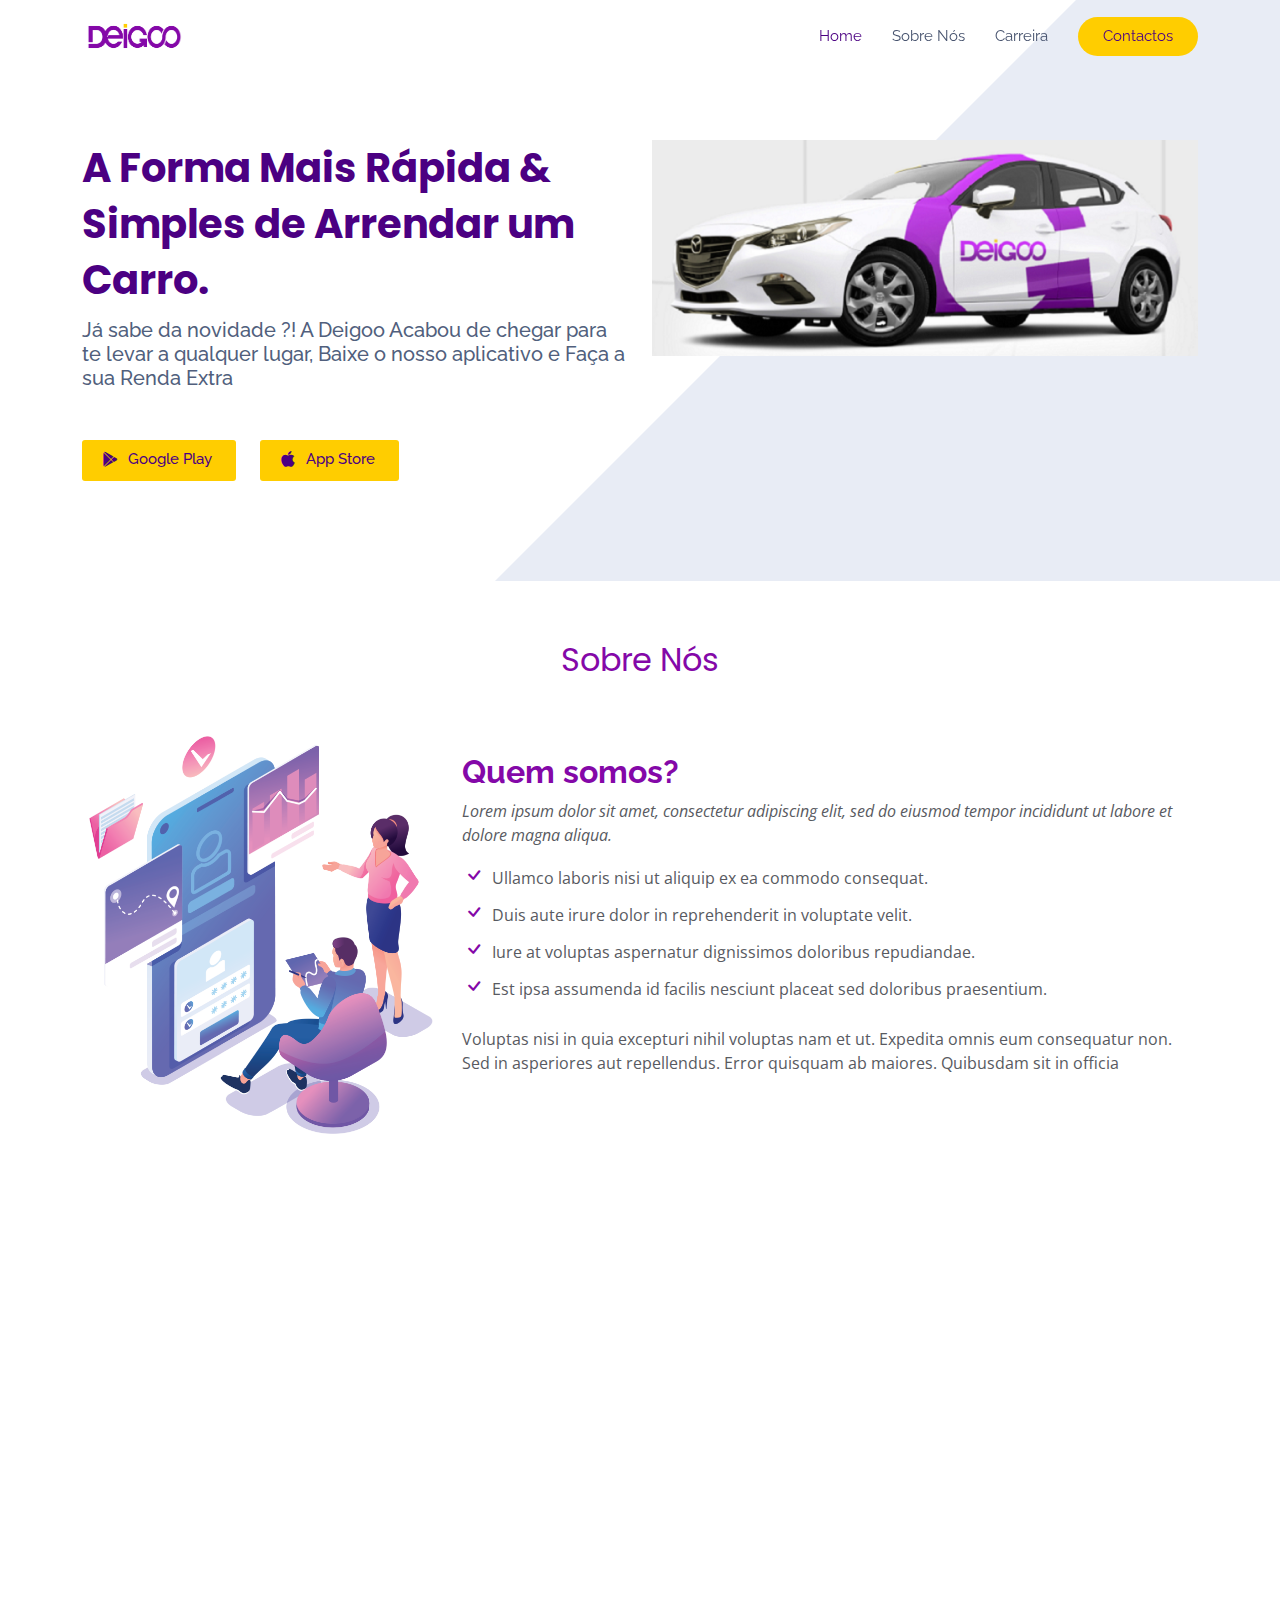
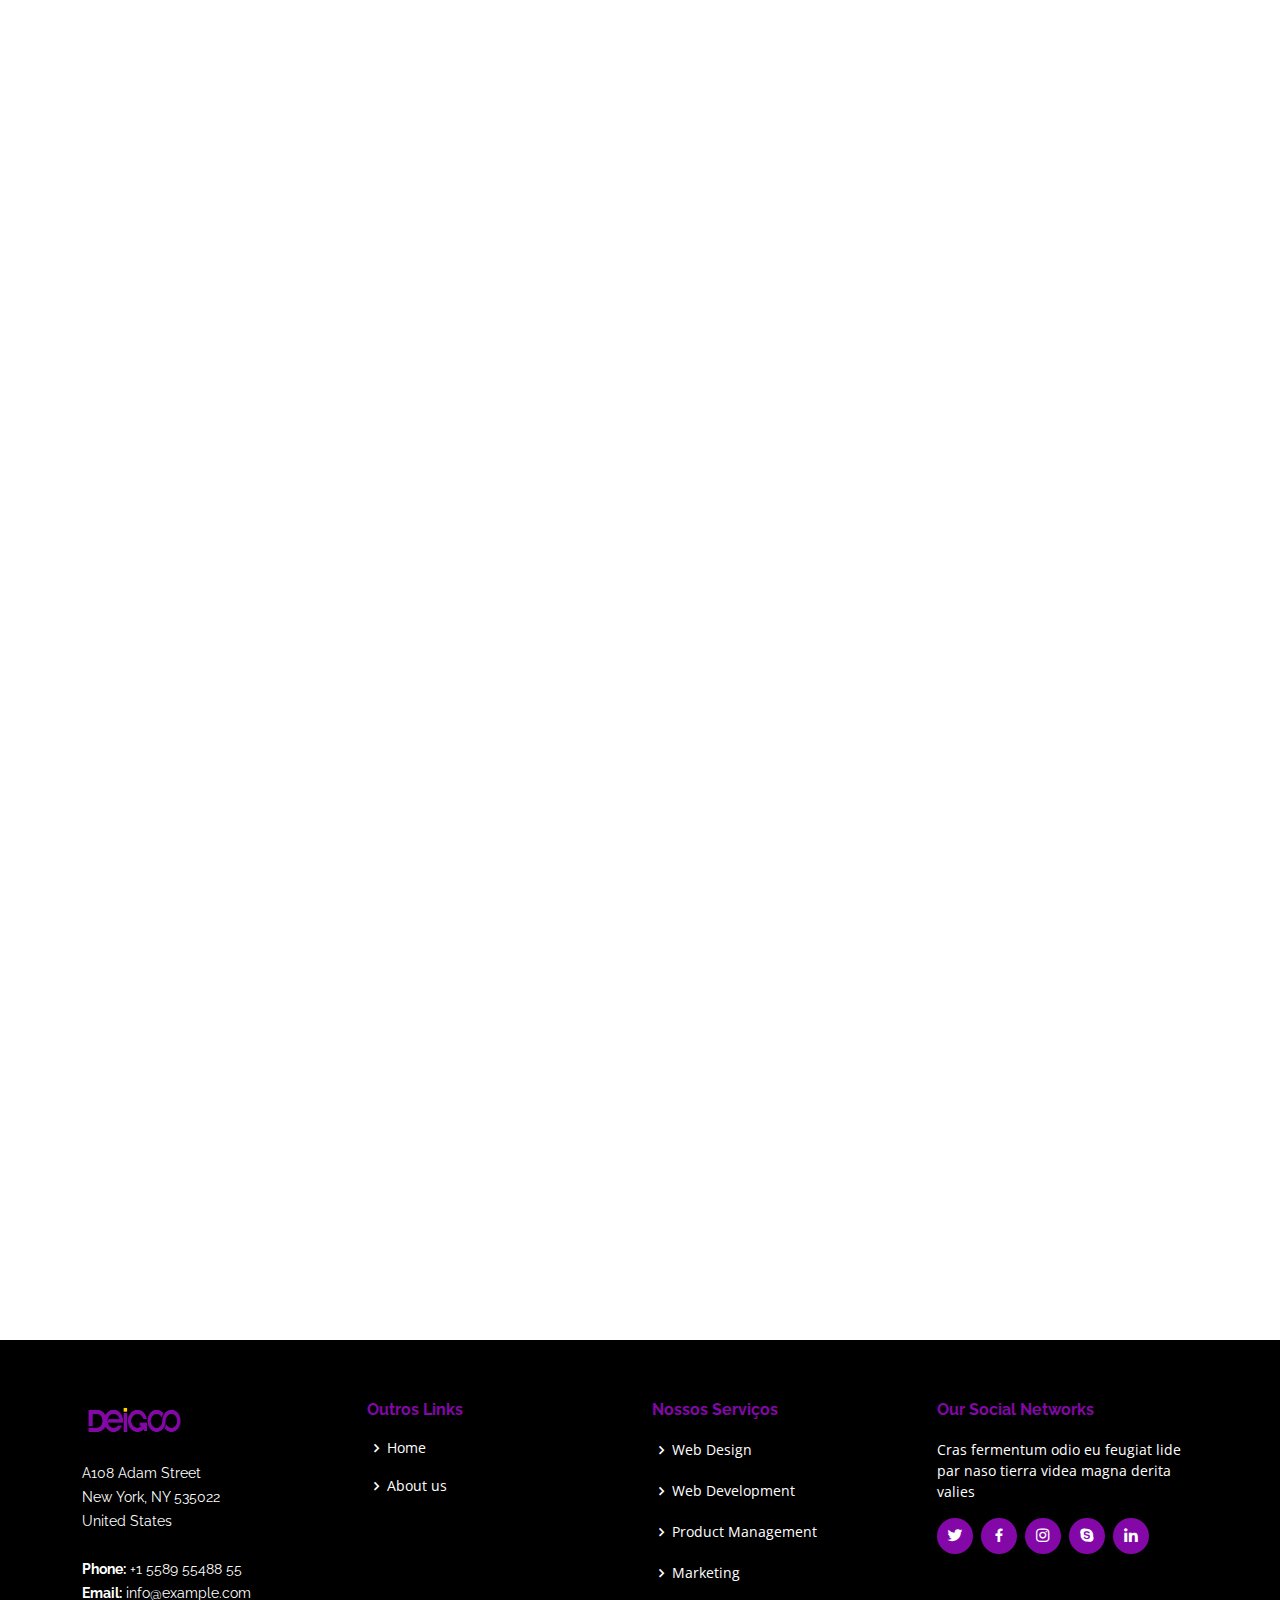
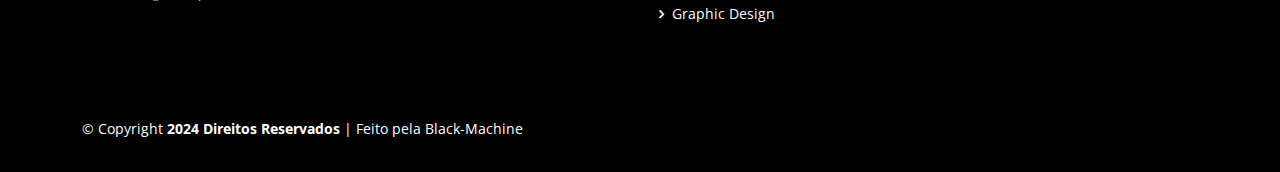
==== index.html @ 8d3d95ab "Adicionando os arquivos" ====
<!DOCTYPE html>
<html lang="pt-br">

<head>
  <meta charset="utf-8">
  <meta content="width=device-width, initial-scale=1.0" name="viewport">

  <title>DeiGoo</title>
  <meta content="" name="description">
  <meta content="" name="keywords">

  <!-- Favicons -->
  <link href="assets/img/APP-ICON.png" rel="icon">
  <link href="assets/img/apple-touch-icon.png" rel="apple-touch-icon">

  <!-- Google Fonts -->
  <link href="https://fonts.googleapis.com/css?family=Open+Sans:300,300i,400,400i,600,600i,700,700i|Raleway:300,300i,400,400i,500,500i,600,600i,700,700i|Poppins:300,300i,400,400i,500,500i,600,600i,700,700i" rel="stylesheet">

  <!-- Vendor CSS Files -->
  <link href="assets/vendor/aos/aos.css" rel="stylesheet">
  <link href="assets/vendor/bootstrap/css/bootstrap.min.css" rel="stylesheet">
  <link href="assets/vendor/bootstrap-icons/bootstrap-icons.css" rel="stylesheet">
  <link href="assets/vendor/boxicons/css/boxicons.min.css" rel="stylesheet">
  <link href="assets/vendor/glightbox/css/glightbox.min.css" rel="stylesheet">
  <link href="assets/vendor/swiper/swiper-bundle.min.css" rel="stylesheet">

  <!-- Template Main CSS File -->
  <link href="assets/css/style.css" rel="stylesheet">

</head>

<body>

  <!-- ======= Header ======= -->
  <header id="header" class="fixed-top  header-transparent ">
    <div class="container d-flex align-items-center justify-content-between">

      <div class="logo">
       
        <a href="index.html" class="img-fluid"> 
          <img src="assets/img/DEIGOO.png" alt="Logo" style="
                    width: 105px;
                    height: 40px;
                "></a>
        <!-- <a href="index.html"><img src="assets/img/logo.png" alt="" class="img-fluid"></a>-->
      </div>

      <nav id="navbar" class="navbar">
        <ul>
          <li><a class="nav-link scrollto active" href="#hero">Home</a></li>
          <li><a class="nav-link scrollto" href="#features">Sobre Nós</a></li>
          <li><a class="nav-link scrollto" href="../contact.html">Carreira</a></li>
          <li><a class="getstarted scrollto" href="../contact.html">Contactos</a></li>
        </ul>
        <i class="bi bi-list mobile-nav-toggle"></i>
      </nav><!-- .navbar -->

    </div>
  </header><!-- End Header -->

  <!-- ======= Hero Section ======= -->
  <section id="hero" class="d-flex align-items-center">

    <div class="container">
      <div class="row">
        <div class="col-lg-6 d-lg-flex flex-lg-column justify-content-center align-items-stretch pt-5 pt-lg-0 order-2 order-lg-1" data-aos="fade-up">
          <div>
            <h1>A Forma Mais Rápida & Simples de Arrendar um Carro.</h1>
            <h2>Já sabe da novidade ?! A Deigoo Acabou de chegar para te levar a qualquer lugar, Baixe o nosso aplicativo e Faça a sua Renda Extra</h2>
            <a href="#" class="download-btn"><i class="bx bxl-play-store"></i>Google Play</a>
            <a href="#" class="download-btn"><i class="bx bxl-apple"></i>App Store</a>
          </div>
        </div>
        <div class="col-lg-6 d-lg-flex flex-lg-column align-items-stretch order-1 order-lg-2 hero-img" data-aos="fade-up">
          <img src="assets/img/adicionados/deigoologo.png" class="img-fluid" alt="">
        </div>
      </div>
    </div>

  </section><!-- End Hero -->

  <main id="main">


    <!-- ======= Details Section ======= -->
    <section id="features" class="details">
      <div class="container">

        <div class="section-title">
          <h2>Sobre Nós</h2>
        </div>

        <div class="row content">
          <div class="col-md-4" data-aos="fade-right">
            <img src="assets/img/details-1.png" class="img-fluid" alt="">
          </div>
          <div class="col-md-8 pt-4" data-aos="fade-up">
            <h3>Quem somos?</h3>
            <p class="fst-italic">
              Lorem ipsum dolor sit amet, consectetur adipiscing elit, sed do eiusmod tempor incididunt ut labore et dolore
              magna aliqua.
            </p>
            <ul>
              <li><i class="bi bi-check"></i> Ullamco laboris nisi ut aliquip ex ea commodo consequat.</li>
              <li><i class="bi bi-check"></i> Duis aute irure dolor in reprehenderit in voluptate velit.</li>
              <li><i class="bi bi-check"></i> Iure at voluptas aspernatur dignissimos doloribus repudiandae.</li>
              <li><i class="bi bi-check"></i> Est ipsa assumenda id facilis nesciunt placeat sed doloribus praesentium.</li>
            </ul>
            <p>
              Voluptas nisi in quia excepturi nihil voluptas nam et ut. Expedita omnis eum consequatur non. Sed in asperiores aut repellendus. Error quisquam ab maiores. Quibusdam sit in officia
            </p>
          </div>
        </div>

        <div class="row content">
          <div class="col-md-4 order-1 order-md-2" data-aos="fade-left">
            <img src="assets/img/details-2.png" class="img-fluid" alt="">
          </div>
          <div class="col-md-8 pt-5 order-2 order-md-1" data-aos="fade-up">
            <h3>Missão</h3>
            <p class="fst-italic">
              Lorem ipsum dolor sit amet, consectetur adipiscing elit, sed do eiusmod tempor incididunt ut labore et dolore
              magna aliqua.
            </p>
            <p>
              Ullamco laboris nisi ut aliquip ex ea commodo consequat. Duis aute irure dolor in reprehenderit in voluptate
              velit esse cillum dolore eu fugiat nulla pariatur. Excepteur sint occaecat cupidatat non proident, sunt in
              culpa qui officia deserunt mollit anim id est laborum
            </p>
            <p>
              Inventore id enim dolor dicta qui et magni molestiae. Mollitia optio officia illum ut cupiditate eos autem. Soluta dolorum repellendus repellat amet autem rerum illum in. Quibusdam occaecati est nisi esse. Saepe aut dignissimos distinctio id enim.
            </p>
          </div>
        </div>

        <div class="row content">
          <div class="col-md-4" data-aos="fade-right">
            <img src="assets/img/details-3.png" class="img-fluid" alt="">
          </div>
          <div class="col-md-8 pt-5" data-aos="fade-up">
            <h3>Valores</h3>
            <p>Cupiditate placeat cupiditate placeat est ipsam culpa. Delectus quia minima quod. Sunt saepe odit aut quia voluptatem hic voluptas dolor doloremque.</p>
            <ul>
              <li><i class="bi bi-check"></i> Ullamco laboris nisi ut aliquip ex ea commodo consequat.</li>
              <li><i class="bi bi-check"></i> Duis aute irure dolor in reprehenderit in voluptate velit.</li>
              <li><i class="bi bi-check"></i> Facilis ut et voluptatem aperiam. Autem soluta ad fugiat.</li>
            </ul>
            <p>
              Qui consequatur temporibus. Enim et corporis sit sunt harum praesentium suscipit ut voluptatem. Et nihil magni debitis consequatur est.
            </p>
            <p>
              Suscipit enim et. Ut optio esse quidem quam reiciendis esse odit excepturi. Vel dolores rerum soluta explicabo vel fugiat eum non.
            </p>
          </div>
        </div>

        <div class="row content">
          <div class="col-md-4 order-1 order-md-2" data-aos="fade-left">
            <img src="assets/img/details-4.png" class="img-fluid" alt="">
          </div>
          <div class="col-md-8 pt-5 order-2 order-md-1" data-aos="fade-up">
            <h3>Serviços</h3>
            <p class="fst-italic">
              Já sabe como Ter uma Renda Extra na DeiGoo ?.
            </p>
            <p>
              Ullamco laboris nisi ut aliquip ex ea commodo consequat. Duis aute irure dolor in reprehenderit in voluptate
              velit esse cillum dolore eu fugiat nulla pariatur. Excepteur sint occaecat cupidatat non proident, sunt in
              culpa qui officia deserunt mollit anim id est laborum
            </p>
            <ul>
              <li><i class="bi bi-check"></i>Alugue seu Carro para Nós .</li>
              <li><i class="bi bi-check"></i>Ganhe Comições Mensais .</li>
              <li><i class="bi bi-check"></i>Controle sua Viatura pelo APP.</li>
            </ul>
          </div>
        </div>

      </div>
    </section><!-- End Details Section -->

    <!-- ======= Gallery Section 
    <section id="gallery" class="gallery">
      <div class="container" data-aos="fade-up">

        <div class="section-title">
          <h2>Gallery</h2>
          <p>Magnam dolores commodi suscipit. Necessitatibus eius consequatur ex aliquid fuga eum quidem. Sit sint consectetur velit. Quisquam quos quisquam cupiditate. Et nemo qui impedit suscipit alias ea. Quia fugiat sit in iste officiis commodi quidem hic quas.</p>
        </div>

      </div>

      <div class="container-fluid" data-aos="fade-up">
        <div class="gallery-slider swiper">
          <div class="swiper-wrapper">
            <div class="swiper-slide"><a href="assets/img/gallery/gallery-1.png" class="gallery-lightbox" data-gall="gallery-carousel"><img src="assets/img/gallery/gallery-1.png" class="img-fluid" alt=""></a></div>
            <div class="swiper-slide"><a href="assets/img/gallery/gallery-2.png" class="gallery-lightbox" data-gall="gallery-carousel"><img src="assets/img/gallery/gallery-2.png" class="img-fluid" alt=""></a></div>
            <div class="swiper-slide"><a href="assets/img/gallery/gallery-3.png" class="gallery-lightbox" data-gall="gallery-carousel"><img src="assets/img/gallery/gallery-3.png" class="img-fluid" alt=""></a></div>
            <div class="swiper-slide"><a href="assets/img/gallery/gallery-4.png" class="gallery-lightbox" data-gall="gallery-carousel"><img src="assets/img/gallery/gallery-4.png" class="img-fluid" alt=""></a></div>
            <div class="swiper-slide"><a href="assets/img/gallery/gallery-5.png" class="gallery-lightbox" data-gall="gallery-carousel"><img src="assets/img/gallery/gallery-5.png" class="img-fluid" alt=""></a></div>
            <div class="swiper-slide"><a href="assets/img/gallery/gallery-6.png" class="gallery-lightbox" data-gall="gallery-carousel"><img src="assets/img/gallery/gallery-6.png" class="img-fluid" alt=""></a></div>
            <div class="swiper-slide"><a href="assets/img/gallery/gallery-7.png" class="gallery-lightbox" data-gall="gallery-carousel"><img src="assets/img/gallery/gallery-7.png" class="img-fluid" alt=""></a></div>
            <div class="swiper-slide"><a href="assets/img/gallery/gallery-8.png" class="gallery-lightbox" data-gall="gallery-carousel"><img src="assets/img/gallery/gallery-8.png" class="img-fluid" alt=""></a></div>
            <div class="swiper-slide"><a href="assets/img/gallery/gallery-9.png" class="gallery-lightbox" data-gall="gallery-carousel"><img src="assets/img/gallery/gallery-9.png" class="img-fluid" alt=""></a></div>
            <div class="swiper-slide"><a href="assets/img/gallery/gallery-10.png" class="gallery-lightbox" data-gall="gallery-carousel"><img src="assets/img/gallery/gallery-10.png" class="img-fluid" alt=""></a></div>
            <div class="swiper-slide"><a href="assets/img/gallery/gallery-11.png" class="gallery-lightbox" data-gall="gallery-carousel"><img src="assets/img/gallery/gallery-11.png" class="img-fluid" alt=""></a></div>
            <div class="swiper-slide"><a href="assets/img/gallery/gallery-12.png" class="gallery-lightbox" data-gall="gallery-carousel"><img src="assets/img/gallery/gallery-12.png" class="img-fluid" alt=""></a></div>
          </div>
          <div class="swiper-pagination"></div>
        </div>

      </div>
    </section> End Gallery Section -->


  </main><!-- End #main -->

  <!-- ======= Footer ======= -->
  <footer id="footer">

    
    <div class="footer-top">
      <div class="container">
        <div class="row">

          <div class="col-lg-3 col-md-6 footer-contact">
            <a href="index.html" class="navbar-brand"> 
              <img src="assets/img/DEIGOO.png" alt="Logo" style="
                        width: 105px;
                        height: 40px;
                    "></a><br><br>
            <p>
              A108 Adam Street <br>
              New York, NY 535022<br>
              United States <br><br>
              <strong>Phone:</strong> +1 5589 55488 55<br>
              <strong>Email:</strong> info@example.com<br>
            </p>
          </div>

          <div class="col-lg-3 col-md-6 footer-links">
            <h4>Outros Links</h4>
            <ul>
              <li><i class="bx bx-chevron-right"></i> <a href="#">Home</a></li>
              <li><i class="bx bx-chevron-right"></i> <a href="#">About us</a></li>
              
            </ul>
          </div>

          <div class="col-lg-3 col-md-6 footer-links">
            <h4>Nossos Serviços</h4>
            <ul>
              <li><i class="bx bx-chevron-right"></i> Web Design</li>
              <li><i class="bx bx-chevron-right"></i> Web Development</li>
              <li><i class="bx bx-chevron-right"></i> Product Management</li>
              <li><i class="bx bx-chevron-right"></i> Marketing</li>
              <li><i class="bx bx-chevron-right"></i> Graphic Design</li>
            </ul>
          </div>

          <div class="col-lg-3 col-md-6 footer-links">
            <h4>Our Social Networks</h4>
            <p>Cras fermentum odio eu feugiat lide par naso tierra videa magna derita valies</p>
            <div class="social-links mt-3">
              <a href="#" class="twitter"><i class="bx bxl-twitter"></i></a>
              <a href="#" class="facebook"><i class="bx bxl-facebook"></i></a>
              <a href="#" class="instagram"><i class="bx bxl-instagram"></i></a>
              <a href="#" class="google-plus"><i class="bx bxl-skype"></i></a>
              <a href="#" class="linkedin"><i class="bx bxl-linkedin"></i></a>
            </div>
          </div>

        </div>
      </div>
    </div>

    <div class="container py-4">
      <div class="copyright">
        &copy; Copyright <strong><span>2024 Direitos Reservados </span></strong>| Feito pela Black-Machine
      </div>
    
    </div>
  </footer><!-- End Footer -->

  <a href="#" class="back-to-top d-flex align-items-center justify-content-center"><i class="bi bi-arrow-up-short"></i></a>

  <!-- Vendor JS Files -->
  <script src="assets/vendor/aos/aos.js"></script>
  <script src="assets/vendor/bootstrap/js/bootstrap.bundle.min.js"></script>
  <script src="assets/vendor/glightbox/js/glightbox.min.js"></script>
  <script src="assets/vendor/swiper/swiper-bundle.min.js"></script>
  <script src="assets/vendor/php-email-form/validate.js"></script>

  <!-- Template Main JS File -->
  <script src="assets/js/main.js"></script>

</body>

</html>
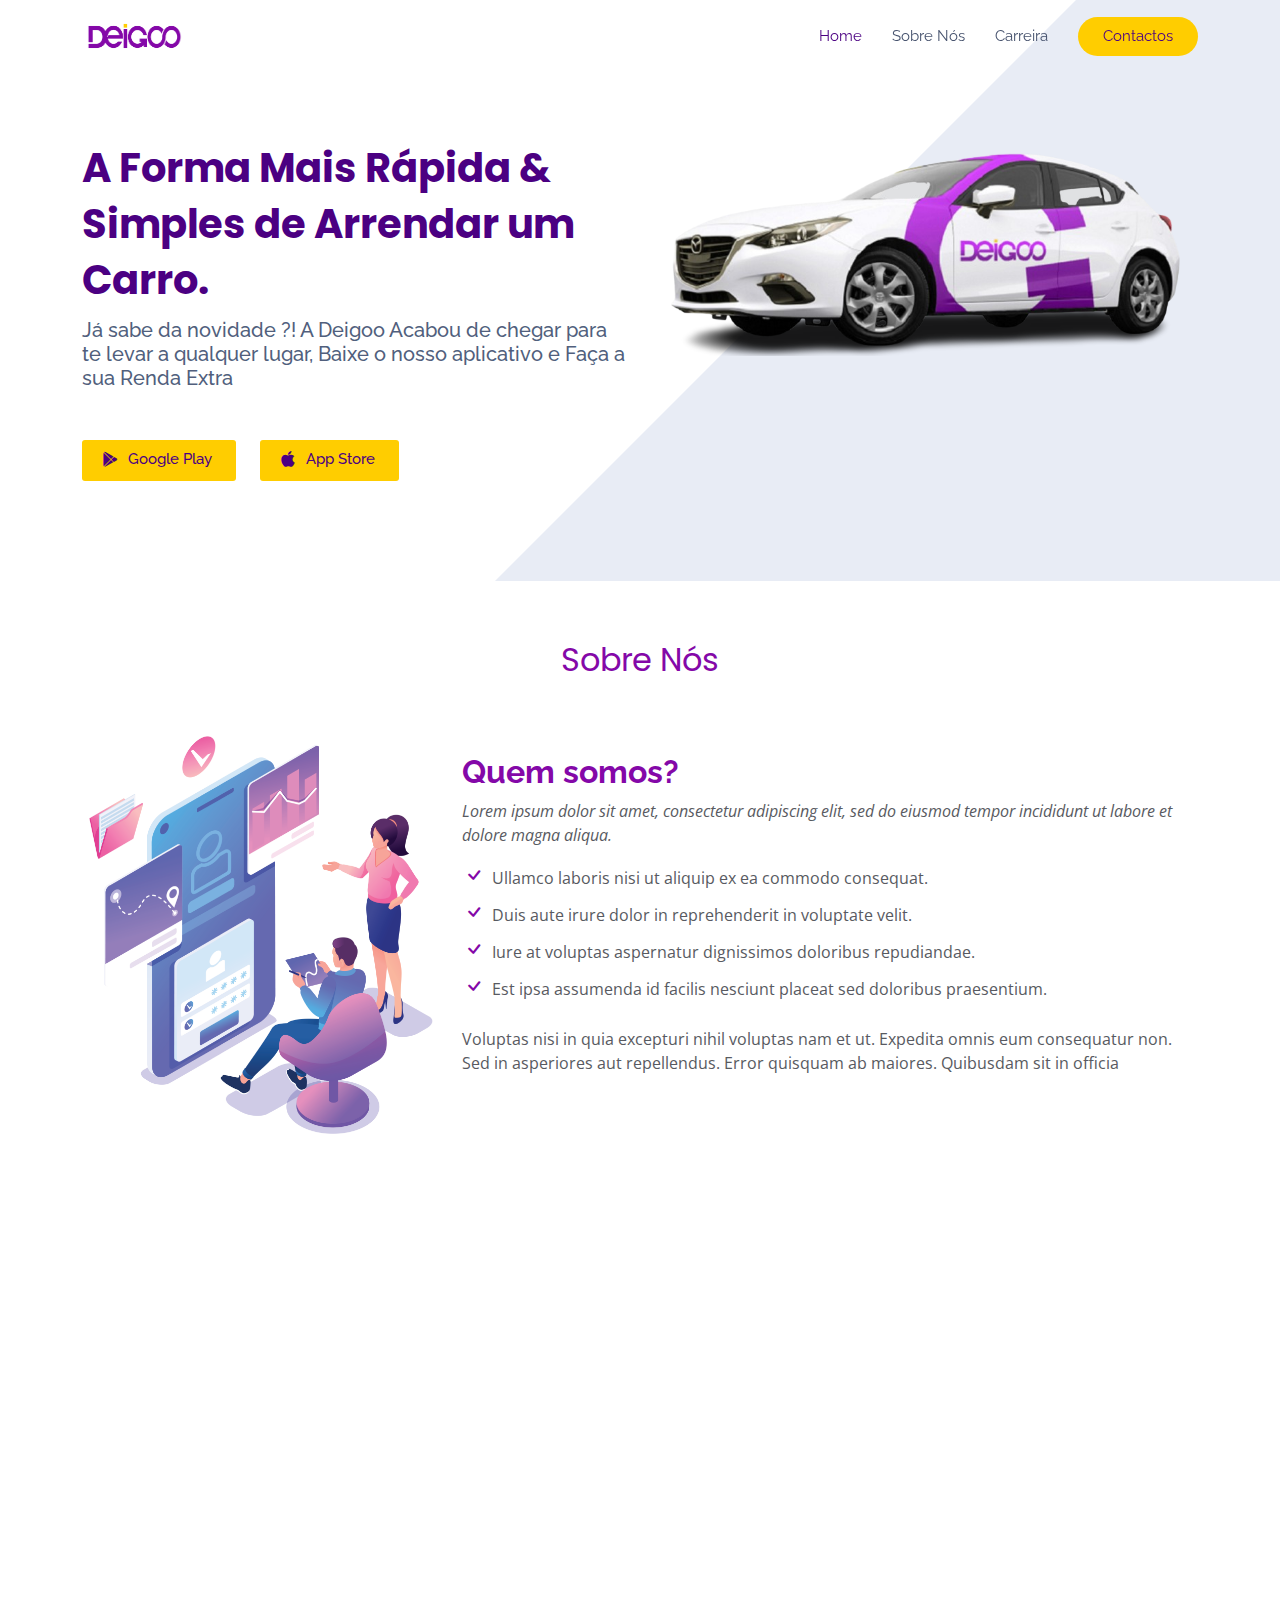
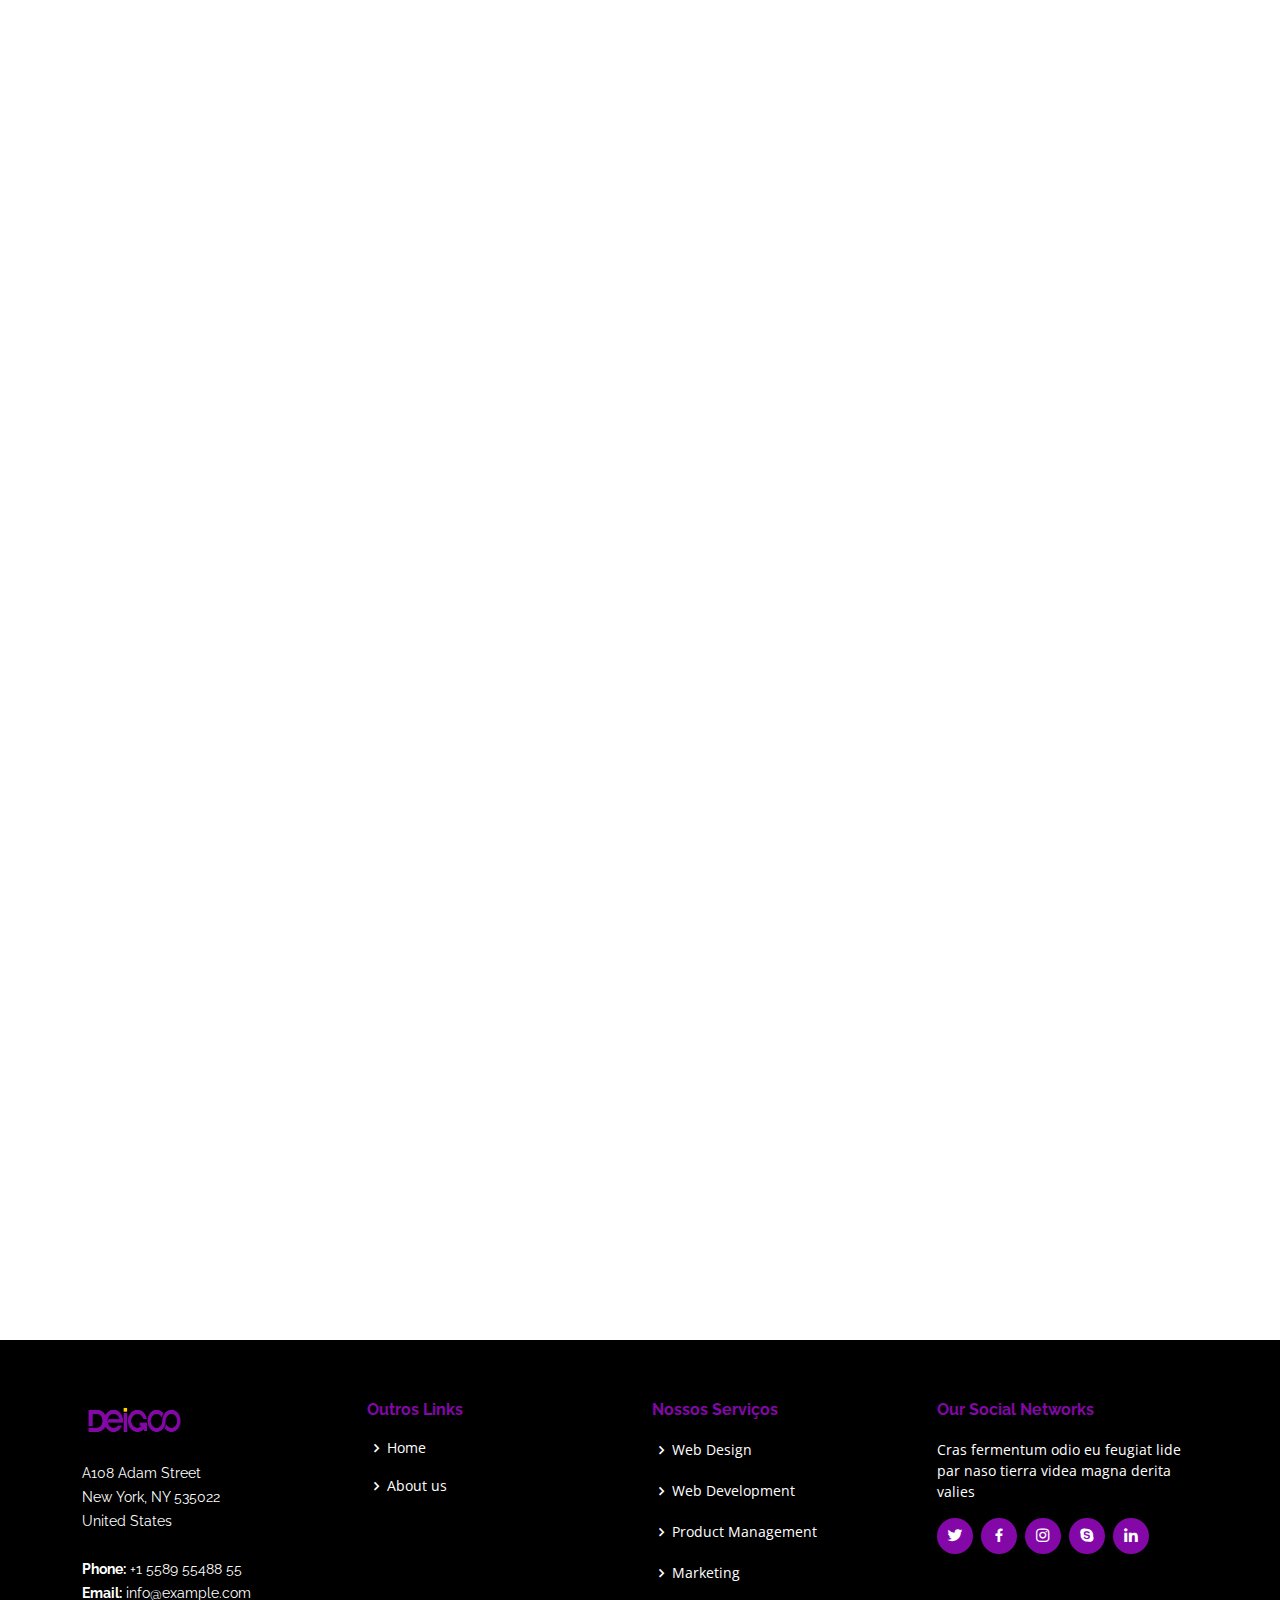
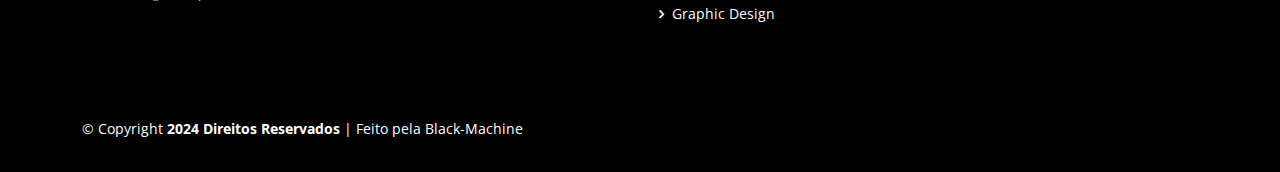
==== commit 6084875f: "Adicionando novas alterações no javascript de contacto e a imagem principal" ====
--- a/index.html
+++ b/index.html
@@ -49,8 +49,8 @@
         <ul>
           <li><a class="nav-link scrollto active" href="#hero">Home</a></li>
           <li><a class="nav-link scrollto" href="#features">Sobre Nós</a></li>
-          <li><a class="nav-link scrollto" href="../contact.html">Carreira</a></li>
-          <li><a class="getstarted scrollto" href="../contact.html">Contactos</a></li>
+          <li><a class="nav-link scrollto" href="contact.html">Carreira</a></li>
+          <li><a class="getstarted scrollto" href="contact.html">Contactos</a></li>
         </ul>
         <i class="bi bi-list mobile-nav-toggle"></i>
       </nav><!-- .navbar -->
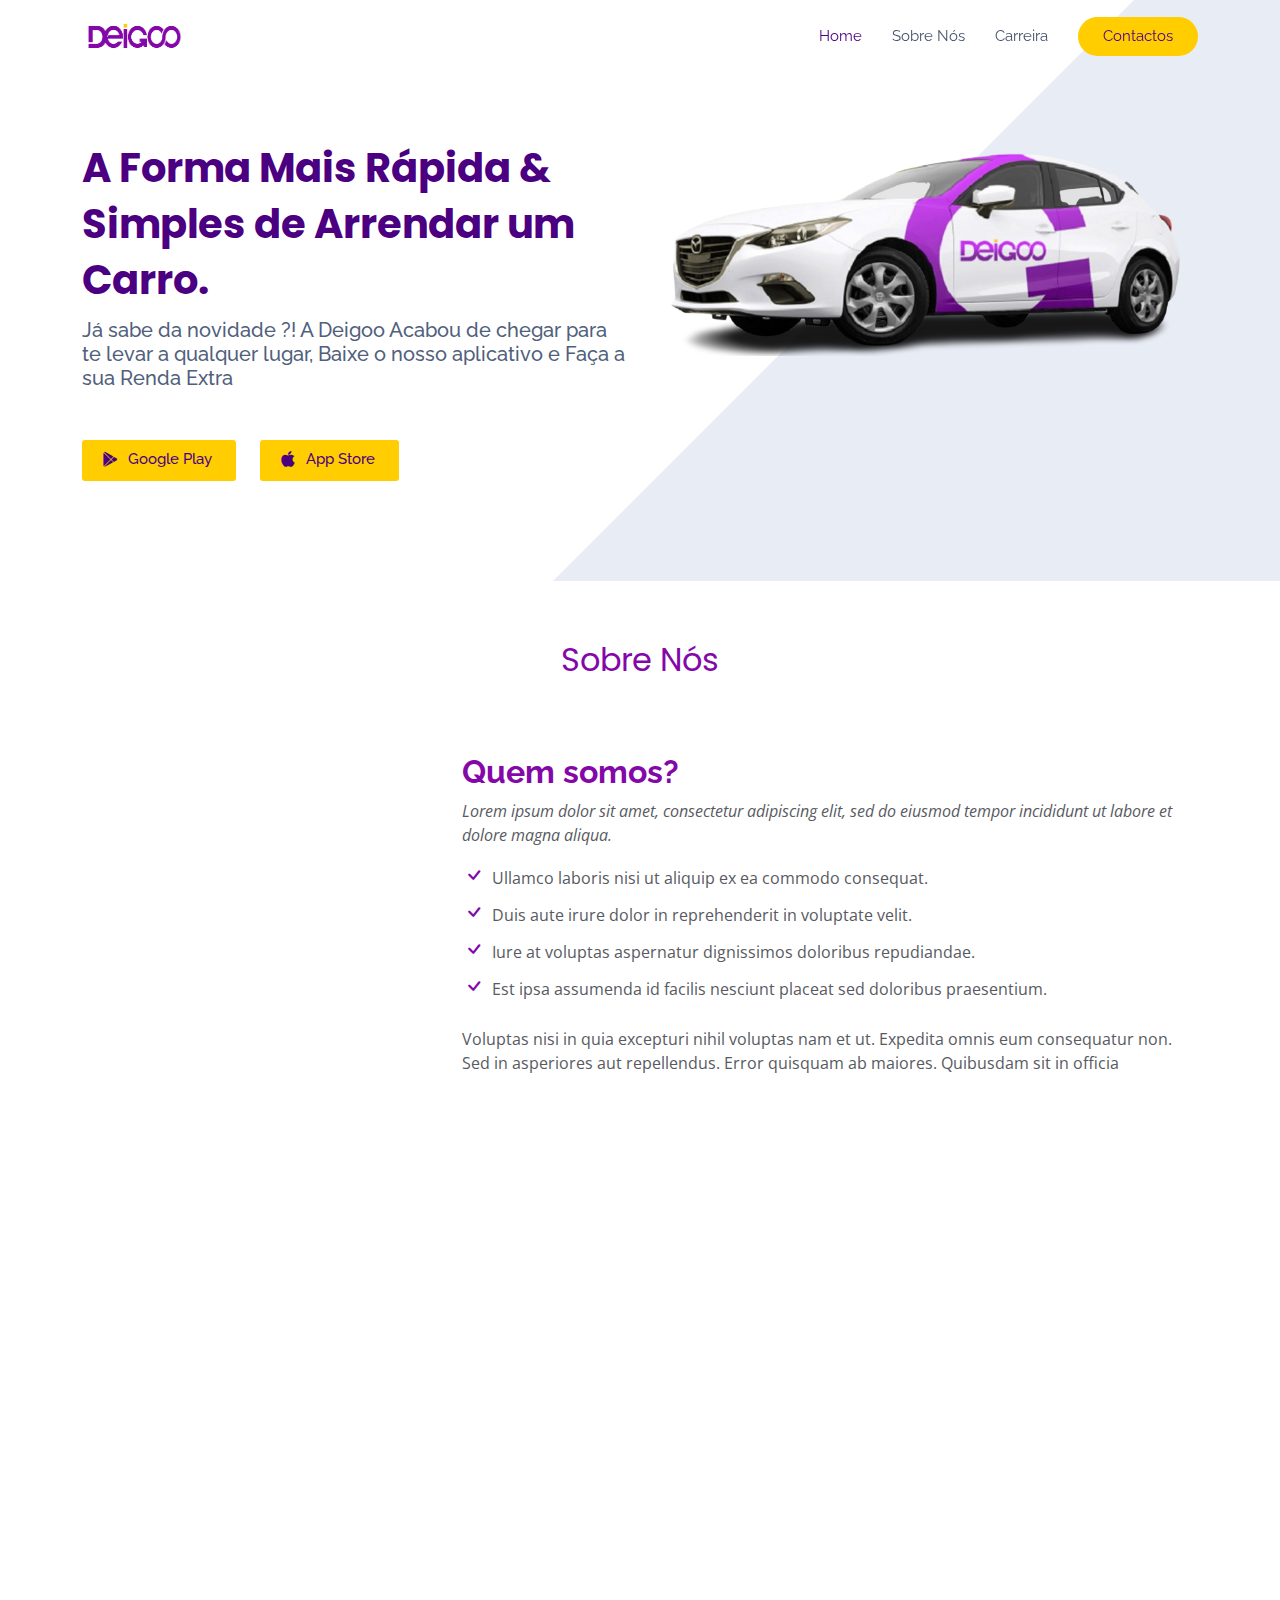
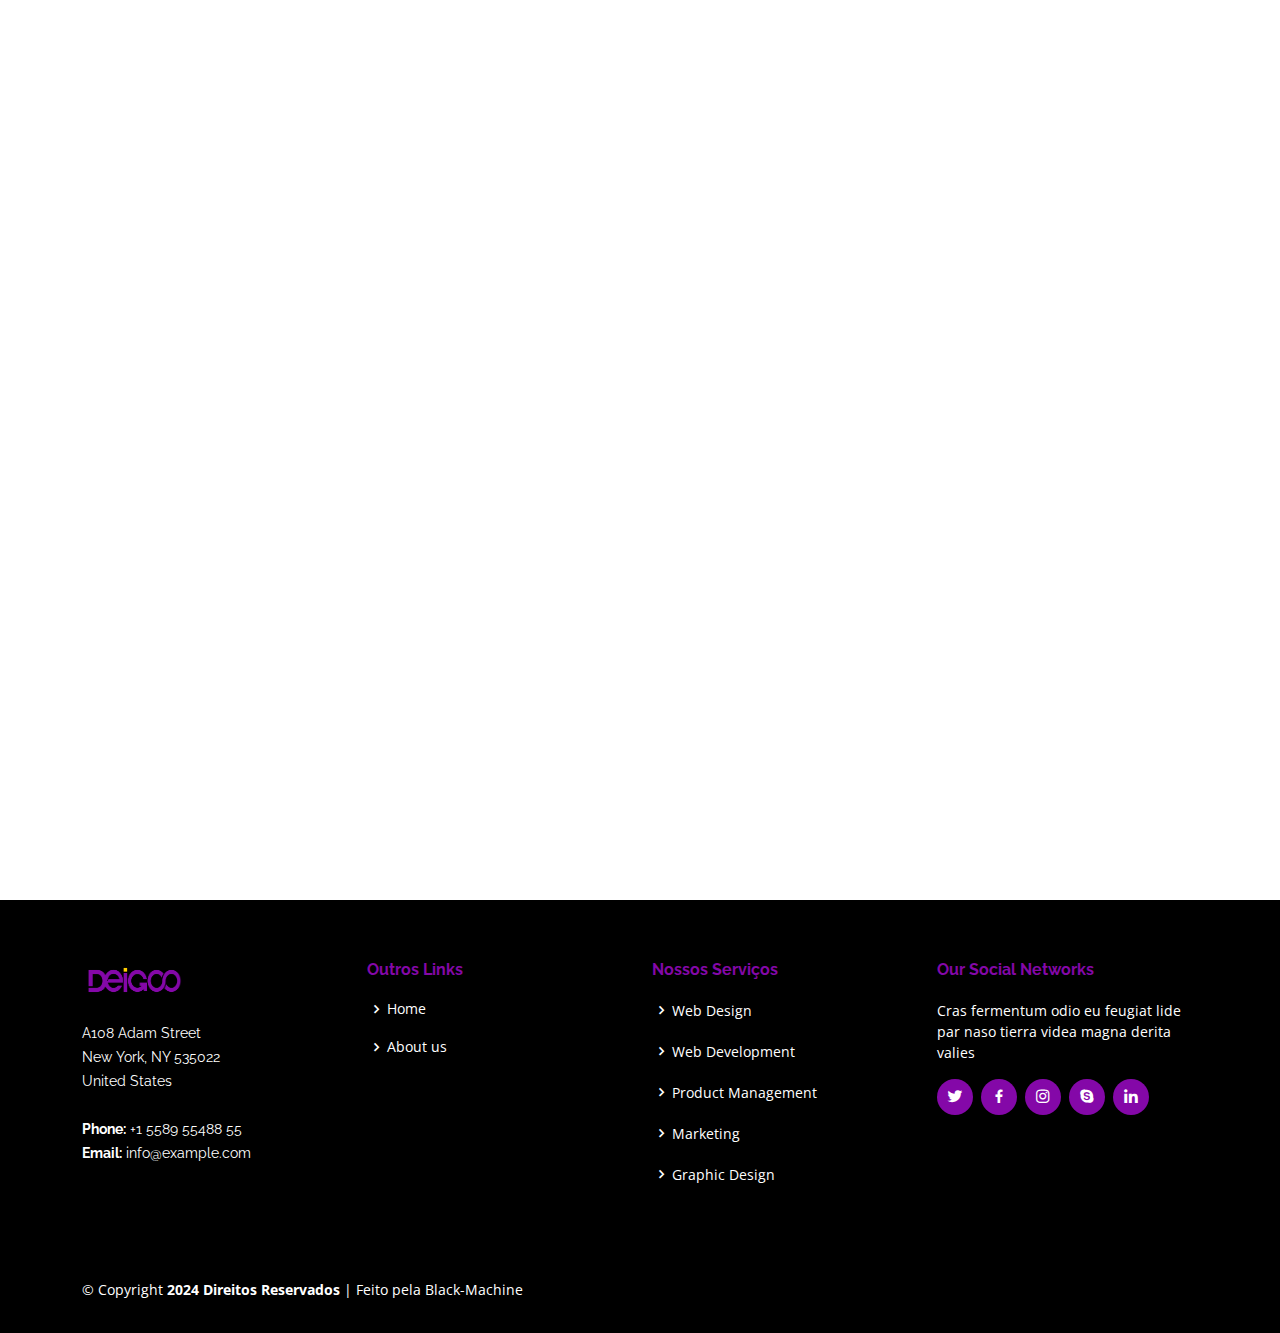
==== commit 2626427f: "enviar" ====
--- a/index.html
+++ b/index.html
@@ -92,7 +92,7 @@
 
         <div class="row content">
           <div class="col-md-4" data-aos="fade-right">
-            <img src="assets/img/details-1.png" class="img-fluid" alt="">
+            <img src="assets/img/.png" class="img-fluid" alt="">
           </div>
           <div class="col-md-8 pt-4" data-aos="fade-up">
             <h3>Quem somos?</h3>
@@ -114,7 +114,7 @@
 
         <div class="row content">
           <div class="col-md-4 order-1 order-md-2" data-aos="fade-left">
-            <img src="assets/img/details-2.png" class="img-fluid" alt="">
+            <img src="assets/img/.png" class="img-fluid" alt="">
           </div>
           <div class="col-md-8 pt-5 order-2 order-md-1" data-aos="fade-up">
             <h3>Missão</h3>
@@ -135,7 +135,7 @@
 
         <div class="row content">
           <div class="col-md-4" data-aos="fade-right">
-            <img src="assets/img/details-3.png" class="img-fluid" alt="">
+            <img src="assets/img/-3.png" class="img-fluid" alt="">
           </div>
           <div class="col-md-8 pt-5" data-aos="fade-up">
             <h3>Valores</h3>
@@ -156,7 +156,7 @@
 
         <div class="row content">
           <div class="col-md-4 order-1 order-md-2" data-aos="fade-left">
-            <img src="assets/img/details-4.png" class="img-fluid" alt="">
+            <img src="assets/img/-4.png" class="img-fluid" alt="">
           </div>
           <div class="col-md-8 pt-5 order-2 order-md-1" data-aos="fade-up">
             <h3>Serviços</h3>
--- a/assets/css/style.css
+++ b/assets/css/style.css
@@ -363,11 +363,12 @@
   content: "";
   position: absolute;
   right: -100%;
-  top: 20%;
+  top: 30%;
   width: 250%;
   height: 200%;
   z-index: -1;
   background-color: #e8ecf5;
+  /*background-image:url("/assets/img/adicionados/couple.png");*/
   transform: skewY(135deg);
 }
 
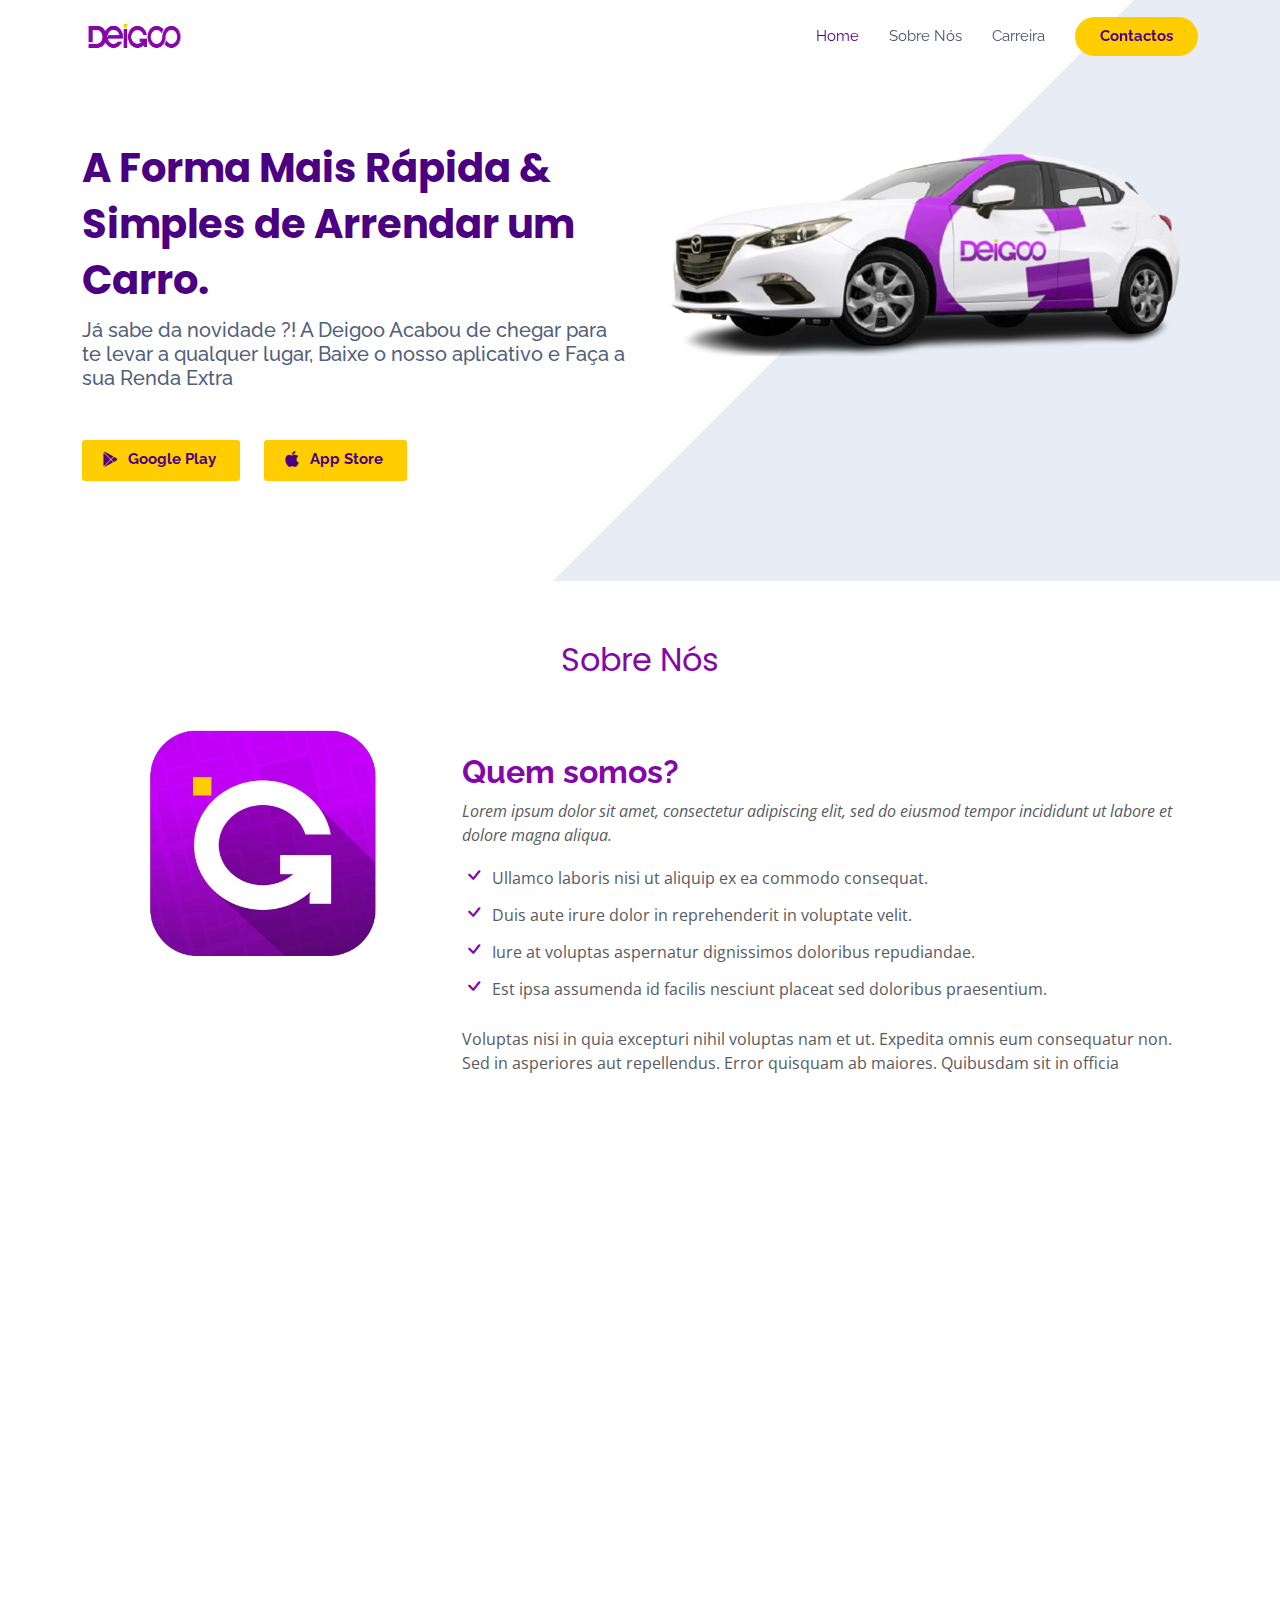
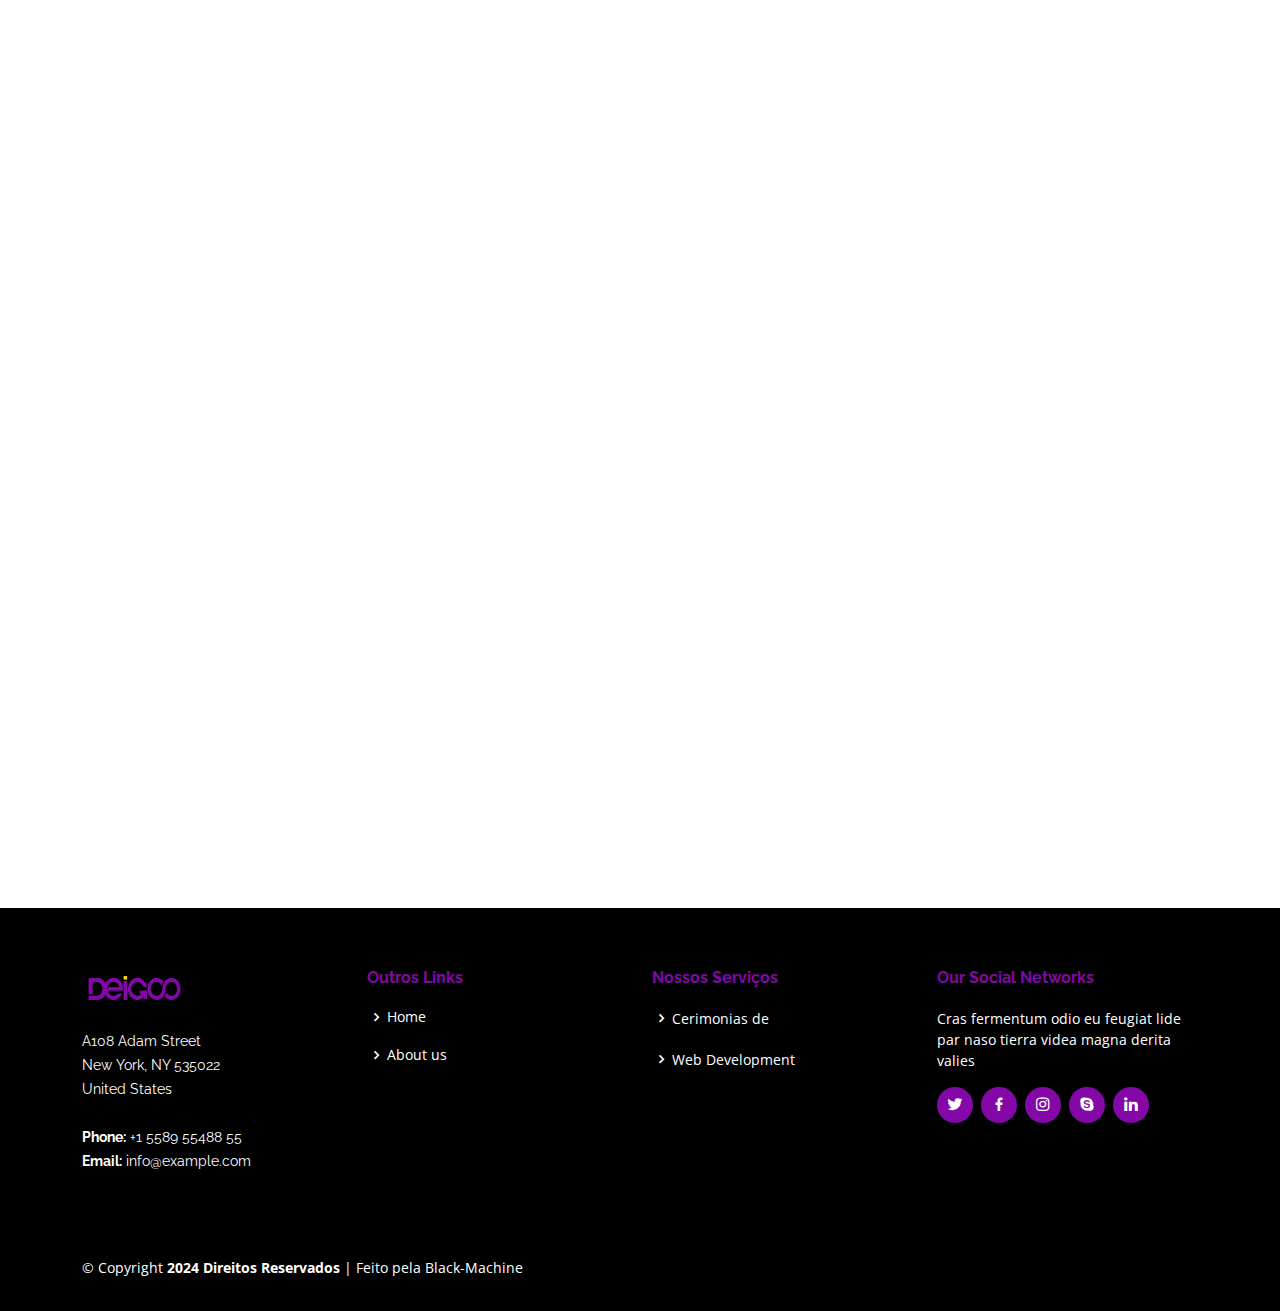
==== commit 1c33b902: "[Update] : atualizando todo o codigo `Ultimos Pr`" ====
--- a/index.html
+++ b/index.html
@@ -50,7 +50,7 @@
           <li><a class="nav-link scrollto active" href="#hero">Home</a></li>
           <li><a class="nav-link scrollto" href="#features">Sobre Nós</a></li>
           <li><a class="nav-link scrollto" href="contact.html">Carreira</a></li>
-          <li><a class="getstarted scrollto" href="contact.html">Contactos</a></li>
+          <li><a class="getstarted scrollto" href="contact.html"><b>Contactos</b> </a></li>
         </ul>
         <i class="bi bi-list mobile-nav-toggle"></i>
       </nav><!-- .navbar -->
@@ -67,8 +67,8 @@
           <div>
             <h1>A Forma Mais Rápida & Simples de Arrendar um Carro.</h1>
             <h2>Já sabe da novidade ?! A Deigoo Acabou de chegar para te levar a qualquer lugar, Baixe o nosso aplicativo e Faça a sua Renda Extra</h2>
-            <a href="#" class="download-btn"><i class="bx bxl-play-store"></i>Google Play</a>
-            <a href="#" class="download-btn"><i class="bx bxl-apple"></i>App Store</a>
+            <a href="#" class="download-btn"><b><i class="bx bxl-play-store"></i>Google Play</b></a>
+            <a href="#" class="download-btn"><b><i class="bx bxl-apple"></i>App Store</b></a>
           </div>
         </div>
         <div class="col-lg-6 d-lg-flex flex-lg-column align-items-stretch order-1 order-lg-2 hero-img" data-aos="fade-up">
@@ -92,7 +92,7 @@
 
         <div class="row content">
           <div class="col-md-4" data-aos="fade-right">
-            <img src="assets/img/.png" class="img-fluid" alt="">
+            <img src="assets/img/adicionados/img1.png" class="img-fluid" alt="">
           </div>
           <div class="col-md-8 pt-4" data-aos="fade-up">
             <h3>Quem somos?</h3>
@@ -133,6 +133,8 @@
           </div>
         </div>
 
+
+        
         <div class="row content">
           <div class="col-md-4" data-aos="fade-right">
             <img src="assets/img/-3.png" class="img-fluid" alt="">
@@ -163,7 +165,7 @@
             <p class="fst-italic">
               Já sabe como Ter uma Renda Extra na DeiGoo ?.
             </p>
-            <p>
+            <p class="mb-4">
               Ullamco laboris nisi ut aliquip ex ea commodo consequat. Duis aute irure dolor in reprehenderit in voluptate
               velit esse cillum dolore eu fugiat nulla pariatur. Excepteur sint occaecat cupidatat non proident, sunt in
               culpa qui officia deserunt mollit anim id est laborum
@@ -179,40 +181,8 @@
       </div>
     </section><!-- End Details Section -->
 
-    <!-- ======= Gallery Section 
-    <section id="gallery" class="gallery">
-      <div class="container" data-aos="fade-up">
-
-        <div class="section-title">
-          <h2>Gallery</h2>
-          <p>Magnam dolores commodi suscipit. Necessitatibus eius consequatur ex aliquid fuga eum quidem. Sit sint consectetur velit. Quisquam quos quisquam cupiditate. Et nemo qui impedit suscipit alias ea. Quia fugiat sit in iste officiis commodi quidem hic quas.</p>
-        </div>
-
-      </div>
-
-      <div class="container-fluid" data-aos="fade-up">
-        <div class="gallery-slider swiper">
-          <div class="swiper-wrapper">
-            <div class="swiper-slide"><a href="assets/img/gallery/gallery-1.png" class="gallery-lightbox" data-gall="gallery-carousel"><img src="assets/img/gallery/gallery-1.png" class="img-fluid" alt=""></a></div>
-            <div class="swiper-slide"><a href="assets/img/gallery/gallery-2.png" class="gallery-lightbox" data-gall="gallery-carousel"><img src="assets/img/gallery/gallery-2.png" class="img-fluid" alt=""></a></div>
-            <div class="swiper-slide"><a href="assets/img/gallery/gallery-3.png" class="gallery-lightbox" data-gall="gallery-carousel"><img src="assets/img/gallery/gallery-3.png" class="img-fluid" alt=""></a></div>
-            <div class="swiper-slide"><a href="assets/img/gallery/gallery-4.png" class="gallery-lightbox" data-gall="gallery-carousel"><img src="assets/img/gallery/gallery-4.png" class="img-fluid" alt=""></a></div>
-            <div class="swiper-slide"><a href="assets/img/gallery/gallery-5.png" class="gallery-lightbox" data-gall="gallery-carousel"><img src="assets/img/gallery/gallery-5.png" class="img-fluid" alt=""></a></div>
-            <div class="swiper-slide"><a href="assets/img/gallery/gallery-6.png" class="gallery-lightbox" data-gall="gallery-carousel"><img src="assets/img/gallery/gallery-6.png" class="img-fluid" alt=""></a></div>
-            <div class="swiper-slide"><a href="assets/img/gallery/gallery-7.png" class="gallery-lightbox" data-gall="gallery-carousel"><img src="assets/img/gallery/gallery-7.png" class="img-fluid" alt=""></a></div>
-            <div class="swiper-slide"><a href="assets/img/gallery/gallery-8.png" class="gallery-lightbox" data-gall="gallery-carousel"><img src="assets/img/gallery/gallery-8.png" class="img-fluid" alt=""></a></div>
-            <div class="swiper-slide"><a href="assets/img/gallery/gallery-9.png" class="gallery-lightbox" data-gall="gallery-carousel"><img src="assets/img/gallery/gallery-9.png" class="img-fluid" alt=""></a></div>
-            <div class="swiper-slide"><a href="assets/img/gallery/gallery-10.png" class="gallery-lightbox" data-gall="gallery-carousel"><img src="assets/img/gallery/gallery-10.png" class="img-fluid" alt=""></a></div>
-            <div class="swiper-slide"><a href="assets/img/gallery/gallery-11.png" class="gallery-lightbox" data-gall="gallery-carousel"><img src="assets/img/gallery/gallery-11.png" class="img-fluid" alt=""></a></div>
-            <div class="swiper-slide"><a href="assets/img/gallery/gallery-12.png" class="gallery-lightbox" data-gall="gallery-carousel"><img src="assets/img/gallery/gallery-12.png" class="img-fluid" alt=""></a></div>
-          </div>
-          <div class="swiper-pagination"></div>
-        </div>
-
-      </div>
-    </section> End Gallery Section -->
-
-
+    
+  
   </main><!-- End #main -->
 
   <!-- ======= Footer ======= -->
@@ -250,11 +220,9 @@
           <div class="col-lg-3 col-md-6 footer-links">
             <h4>Nossos Serviços</h4>
             <ul>
-              <li><i class="bx bx-chevron-right"></i> Web Design</li>
+              <li><i class="bx bx-chevron-right"></i> Cerimonias de</li>
               <li><i class="bx bx-chevron-right"></i> Web Development</li>
-              <li><i class="bx bx-chevron-right"></i> Product Management</li>
-              <li><i class="bx bx-chevron-right"></i> Marketing</li>
-              <li><i class="bx bx-chevron-right"></i> Graphic Design</li>
+              
             </ul>
           </div>
 
--- a/assets/css/style.css
+++ b/assets/css/style.css
@@ -388,6 +388,7 @@
 }
 
 #hero .download-btn {
+  font-weight: bold;
   font-family: "Raleway", sans-serif;
   font-weight: 500;
   font-size: 15px;
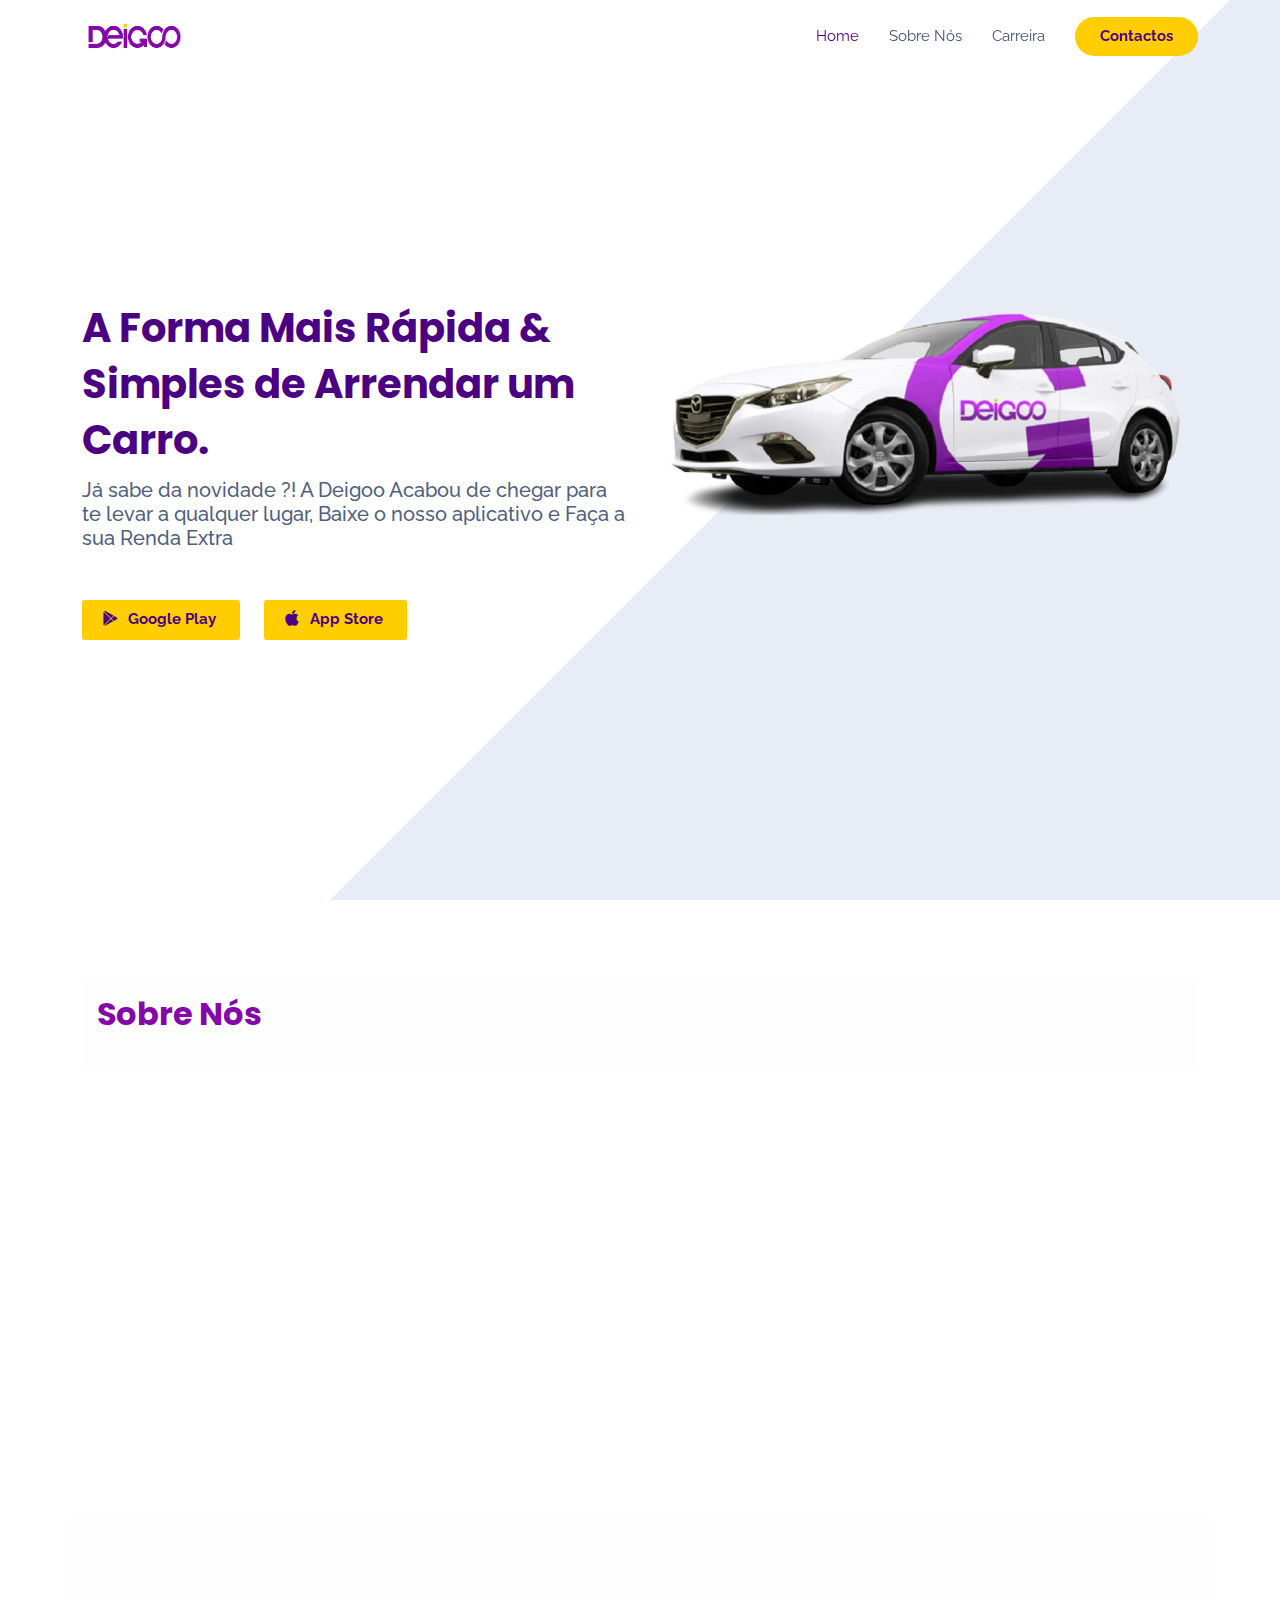
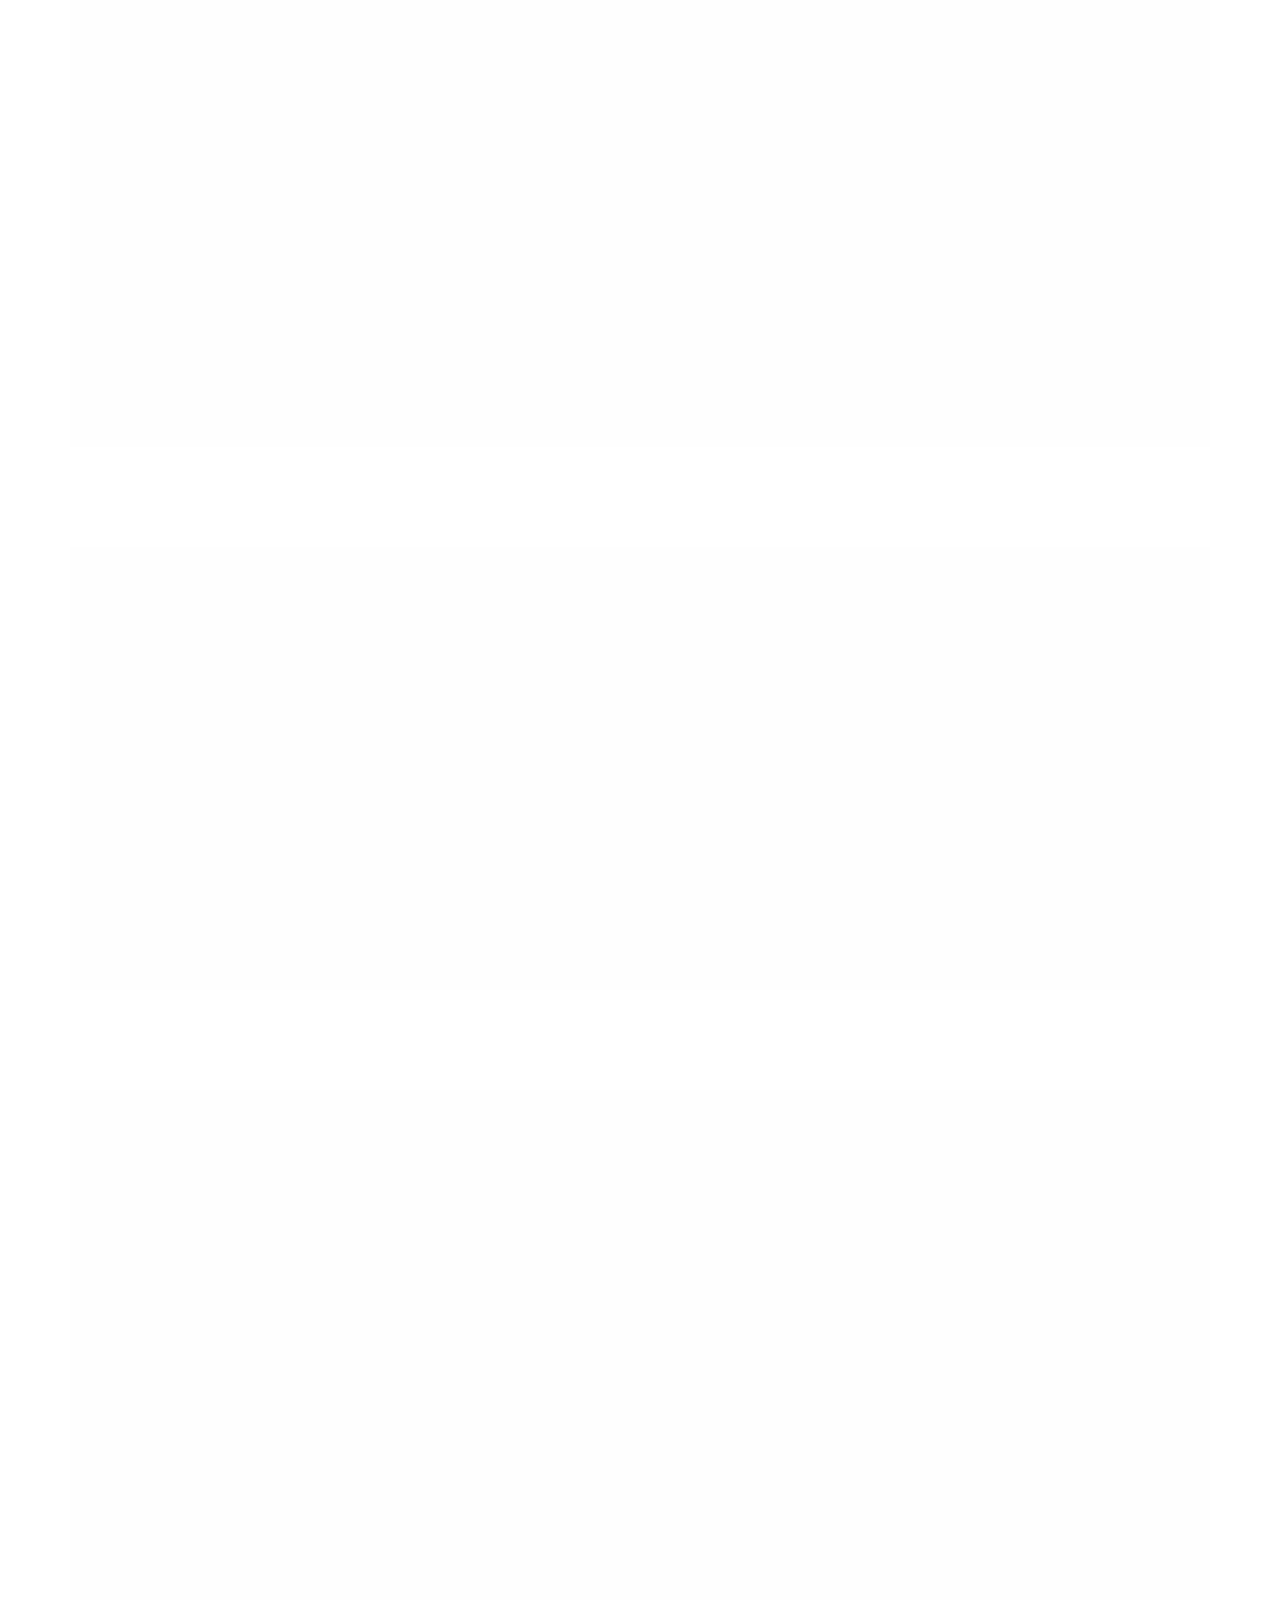
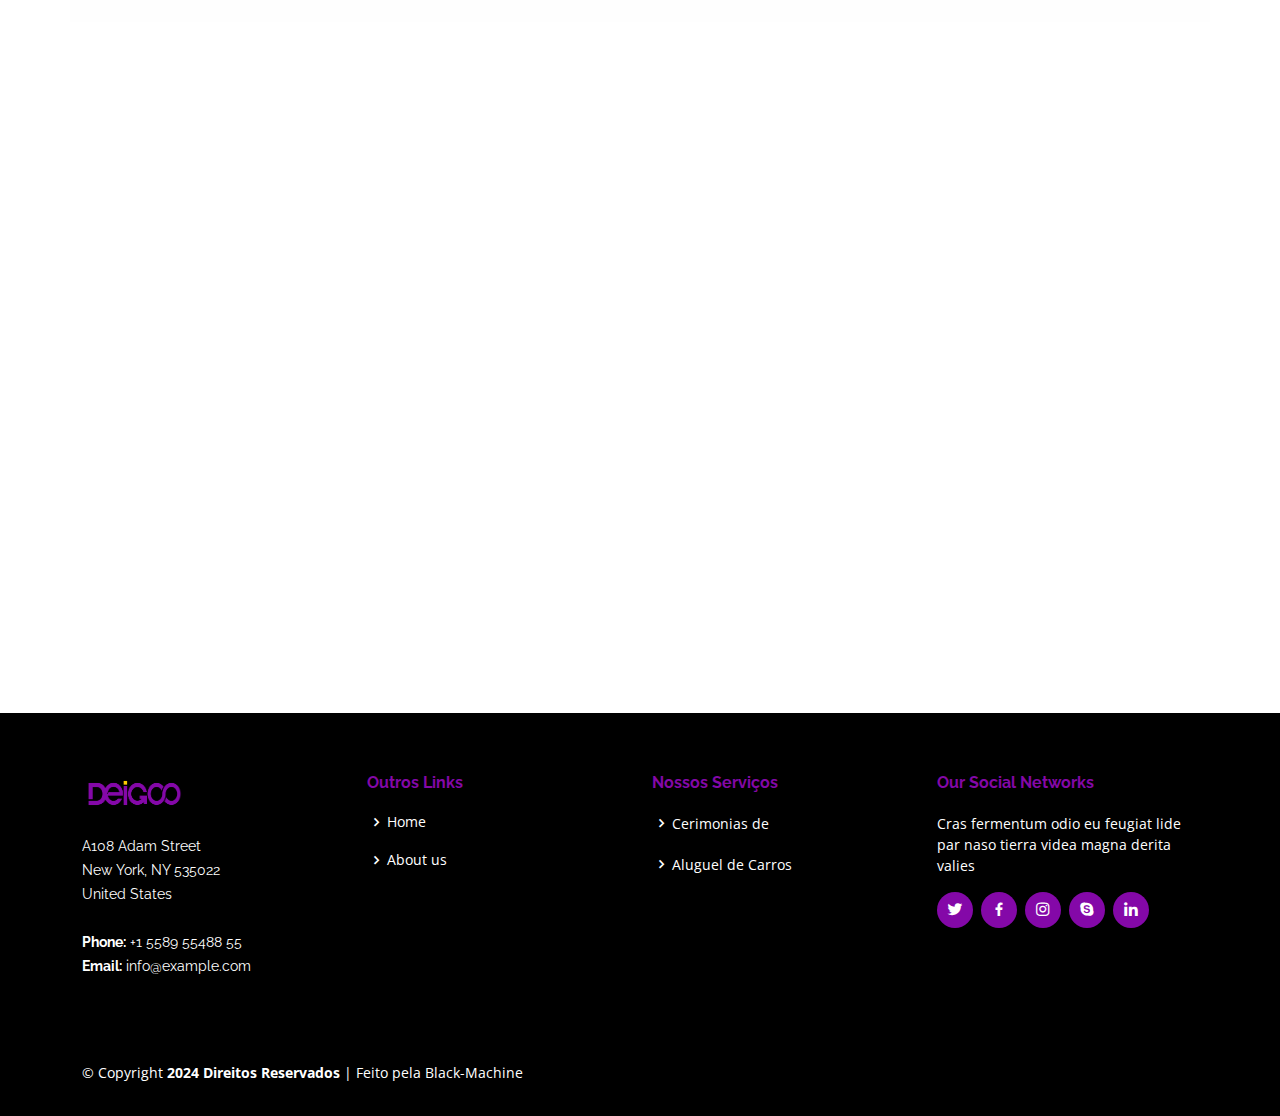
==== commit ed801178: "Adicionando estilo e mudando o layout de contactos" ====
--- a/index.html
+++ b/index.html
@@ -49,7 +49,7 @@
         <ul>
           <li><a class="nav-link scrollto active" href="#hero">Home</a></li>
           <li><a class="nav-link scrollto" href="#features">Sobre Nós</a></li>
-          <li><a class="nav-link scrollto" href="contact.html">Carreira</a></li>
+          <li><a class="nav-link scrollto" href="#Renda">Carreira</a></li>
           <li><a class="getstarted scrollto" href="contact.html"><b>Contactos</b> </a></li>
         </ul>
         <i class="bi bi-list mobile-nav-toggle"></i>
@@ -80,14 +80,12 @@
   </section><!-- End Hero -->
 
   <main id="main">
-
-
     <!-- ======= Details Section ======= -->
     <section id="features" class="details">
       <div class="container">
 
         <div class="section-title">
-          <h2>Sobre Nós</h2>
+          <h2><b>Sobre Nós</b></h2>
         </div>
 
         <div class="row content">
@@ -114,7 +112,7 @@
 
         <div class="row content">
           <div class="col-md-4 order-1 order-md-2" data-aos="fade-left">
-            <img src="assets/img/.png" class="img-fluid" alt="">
+            <img src="assets/img/Frame.webp" class="img-fluid" alt="">
           </div>
           <div class="col-md-8 pt-5 order-2 order-md-1" data-aos="fade-up">
             <h3>Missão</h3>
@@ -137,7 +135,7 @@
         
         <div class="row content">
           <div class="col-md-4" data-aos="fade-right">
-            <img src="assets/img/-3.png" class="img-fluid" alt="">
+            <img src="assets/img/Collaborator.webp" class="img-fluid" alt="">
           </div>
           <div class="col-md-8 pt-5" data-aos="fade-up">
             <h3>Valores</h3>
@@ -158,7 +156,7 @@
 
         <div class="row content">
           <div class="col-md-4 order-1 order-md-2" data-aos="fade-left">
-            <img src="assets/img/-4.png" class="img-fluid" alt="">
+            <img src="assets/img/Frame.webp" class="img-fluid" alt="">
           </div>
           <div class="col-md-8 pt-5 order-2 order-md-1" data-aos="fade-up">
             <h3>Serviços</h3>
@@ -177,10 +175,37 @@
             </ul>
           </div>
         </div>
-
       </div>
     </section><!-- End Details Section -->
 
+    <section id="Renda" class="details">
+      <div class="container">
+      <div class="row content">
+        <div class="col-md-4" data-aos="fade-right">
+          <img src="assets/img/adicionados/win.png" class="img-fluid" alt="">
+        </div>
+        <div class="col-md-8 pt-5" data-aos="fade-up">
+          <h3>Ganhe uma Renda Extra com a DeiGoo</h3>
+          <p>Cupiditate placeat cupiditate placeat est ipsam culpa. Delectus quia minima quod. Sunt saepe odit aut quia voluptatem hic voluptas dolor doloremque.</p>
+          <ul>
+            <li><i class="bi bi-check"></i> Ullamco laboris nisi ut aliquip ex ea commodo consequat.</li>
+            <li><i class="bi bi-check"></i> Duis aute irure dolor in reprehenderit in voluptate velit.</li>
+            <li><i class="bi bi-check"></i> Facilis ut et voluptatem aperiam. Autem soluta ad fugiat.</li>
+          </ul>
+          <p>
+            Qui consequatur temporibus. Enim et corporis sit sunt harum praesentium suscipit ut voluptatem. Et nihil magni debitis consequatur est.
+          </p>
+          <p>
+            Suscipit enim et. Ut optio esse quidem quam reiciendis esse odit excepturi. Vel dolores rerum soluta explicabo vel fugiat eum non.
+          </p>
+            <a class="download-btn" href="/contact.html"><strong>Saber Mais</strong></a>
+        </div>
+           
+      </div>
+      </div>
+
+
+    </section>
     
   
   </main><!-- End #main -->
@@ -221,7 +246,7 @@
             <h4>Nossos Serviços</h4>
             <ul>
               <li><i class="bx bx-chevron-right"></i> Cerimonias de</li>
-              <li><i class="bx bx-chevron-right"></i> Web Development</li>
+              <li><i class="bx bx-chevron-right"></i> Aluguel de Carros</li>
               
             </ul>
           </div>
@@ -257,7 +282,7 @@
   <script src="assets/vendor/bootstrap/js/bootstrap.bundle.min.js"></script>
   <script src="assets/vendor/glightbox/js/glightbox.min.js"></script>
   <script src="assets/vendor/swiper/swiper-bundle.min.js"></script>
-  <script src="assets/vendor/php-email-form/validate.js"></script>
+
 
   <!-- Template Main JS File -->
   <script src="assets/js/main.js"></script>
--- a/assets/css/style.css
+++ b/assets/css/style.css
@@ -354,6 +354,7 @@
 --------------------------------------------------------------*/
 #hero {
   width: 100%;
+  height:100vh;
   position: relative;
   overflow: hidden;
   padding: 140px 0 100px 0;
@@ -416,6 +417,33 @@
   margin-left: 20px;
 }
 
+ .download-btn {
+  font-weight: bold;
+  font-family: "Raleway", sans-serif;
+  font-weight: 500;
+  font-size: 15px;
+  display: inline-block;
+  padding: 8px 24px 8px 24px; 
+  border-radius: 3px;
+  transition: 0.5s;
+  color: #4B0082;
+  background: #ffcd00;
+  position: relative;
+}
+ .download-btn:hover {
+  background:  #ffcd00;
+  color: #685575;
+}
+ .download-btn i {
+  font-size: 20px;
+  position: absolute;
+  left: 18px;
+  top: 8.5px;
+}
+ .download-btn+.download-btn {
+  margin-left: 20px;
+}
+
 @media (max-width: 991px) {
   #hero {
     text-align: center;
@@ -461,7 +489,7 @@
 # Sections General
 --------------------------------------------------------------*/
 section {
-  padding: 60px 0;
+  padding: 80px 0;
   overflow: hidden;
 }
 
@@ -470,8 +498,13 @@
 }
 
 .section-title {
-  text-align: center;
+  text-align: left;
+  font-weight: bold;
   padding-bottom: 30px;
+  background-color: #f9f9f922;
+  padding:15px;
+  text-shadow: 1px 1px 1px #c8c6c622;
+  
 }
 
 .section-title h2 {
@@ -592,6 +625,7 @@
 --------------------------------------------------------------*/
 .details .content+.content {
   margin-top: 100px;
+  background-color: #f9f9f922;
 }
 
 .details .content h3 {
@@ -620,53 +654,7 @@
   margin-bottom: 0;
 }
 
-/*--------------------------------------------------------------
-# Gallery
---------------------------------------------------------------*/
-.gallery {
-  overflow: hidden;
-}
-
-.gallery .swiper-slide {
-  transition: 0.3s;
-}
-
-.gallery .swiper-pagination {
-  margin-top: 20px;
-  position: relative;
-}
-
-.gallery .swiper-pagination .swiper-pagination-bullet {
-  width: 12px;
-  height: 12px;
-  background-color: #fff;
-  opacity: 1;
-  border: 1px solid #8408a8;
-}
-
-.gallery .swiper-pagination .swiper-pagination-bullet-active {
-  background-color: #8408a8;
-}
-
-.gallery .swiper-slide-active {
-  text-align: center;
-}
-
-@media (min-width: 992px) {
-  .gallery .swiper-wrapper {
-    padding: 40px 0;
-  }
-
-  .gallery .swiper-slide-active {
-    border: 6px solid #8408a8;
-    padding: 4px;
-    background: #fff;
-    z-index: 1;
-    transform: scale(1.2);
-    margin-top: 10px;
-    border-radius: 25px;
-  }
-}
+
 
 /*--------------------------------------------------------------
 # Testimonials
@@ -959,7 +947,7 @@
 
 .contact .info i {
   font-size: 48px;
-  color: #9fb2d8;
+  color: #8408a8;
   margin-bottom: 15px;
 }
 
@@ -976,78 +964,39 @@
   font-size: 15px;
 }
 
-.contact .php-email-form {
+.contact .email-form {
   width: 100%;
 }
 
-.contact .php-email-form .error-message {
-  display: none;
-  color: #fff;
-  background: #ed3c0d;
-  text-align: left;
-  padding: 15px;
-  font-weight: 600;
-}
-
-.contact .php-email-form .error-message br+br {
-  margin-top: 25px;
-}
-
-.contact .php-email-form .sent-message {
-  display: none;
-  color: #fff;
-  background: #18d26e;
-  text-align: center;
-  padding: 15px;
-  font-weight: 600;
-}
-
-.contact .php-email-form .loading {
-  display: none;
-  background: #fff;
-  text-align: center;
-  padding: 15px;
-}
-
-.contact .php-email-form .loading:before {
-  content: "";
-  display: inline-block;
-  border-radius: 50%;
-  width: 24px;
-  height: 24px;
-  margin: 0 10px -6px 0;
-  border: 3px solid #18d26e;
-  border-top-color: #eee;
-  animation: animate-loading 1s linear infinite;
-}
-
-.contact .php-email-form label {
+
+
+.contact .email-form label {
   font-family: "Poppins", sans-serif;
   margin-bottom: 5px;
   color: #8a8c95;
 }
 
-.contact .php-email-form input,
-.contact .php-email-form textarea {
+.contact .email-form input,
+.contact .email-form textarea {
   border-radius: 0;
   box-shadow: none;
   font-size: 14px;
 }
 
-.contact .php-email-form input:focus,
-.contact .php-email-form textarea:focus {
+.contact .email-form input:focus,
+.contact .email-form textarea:focus {
   border-color: #8408a8;
 }
 
-.contact .php-email-form input {
+.contact .email-form input {
   padding: 10px 15px;
 }
 
-.contact .php-email-form textarea {
+.contact .email-form textarea {
   padding: 12px 15px;
 }
 
-.contact .php-email-form button[type=submit] {
+.contact .email-form button {
   background: #fff;
   border: 2px solid #8408a8;
   padding: 10px 24px;
@@ -1057,19 +1006,19 @@
   margin-top: 5px;
 }
 
-.contact .php-email-form button[type=submit]:hover {
+.contact .email-form button:hover {
   background: #8408a8;
   color: #fff;
 }
 
 @media (max-width: 1024px) {
-  .contact .php-email-form {
+  .contact .email-form {
     padding: 30px 15px 15px 15px;
   }
 }
 
 @media (max-width: 768px) {
-  .contact .php-email-form {
+  .contact .email-form {
     padding: 15px 0 0 0;
   }
 }
@@ -1095,57 +1044,8 @@
   background: #000;
 }
 
-#footer .footer-newsletter {
-  padding: 50px 0;
-  background: #eff2f8;
-  text-align: center;
-  font-size: 15px;
-}
-
-#footer .footer-newsletter h4 {
-  font-size: 24px;
-  margin: 0 0 20px 0;
-  padding: 0;
-  line-height: 1;
-  font-weight: 600;
-  color: #fff;
-}
-
-#footer .footer-newsletter form {
-  margin-top: 30px;
-  background: #fff;
-  padding: 6px 10px;
-  position: relative;
-  border-radius: 50px;
-  box-shadow: 0px 2px 15px rgba(0, 0, 0, 0.1);
-  text-align: left;
-}
-
-#footer .footer-newsletter form input[type=email] {
-  border: 0;
-  padding: 4px 8px;
-  width: calc(100% - 100px);
-}
-
-#footer .footer-newsletter form input[type=submit] {
-  position: absolute;
-  top: 0;
-  right: 0;
-  bottom: 0;
-  border: 0;
-  background: none;
-  font-size: 16px;
-  padding: 0 20px;
-  background: #8408a8;
-  color: #fff;
-  transition: 0.3s;
-  border-radius: 50px;
-  box-shadow: 0px 2px 15px rgba(0, 0, 0, 0.1);
-}
-
-#footer .footer-newsletter form input[type=submit]:hover {
-  background: #000;
-}
+
+
 
 #footer .footer-top {
   padding: 60px 0 30px 0;
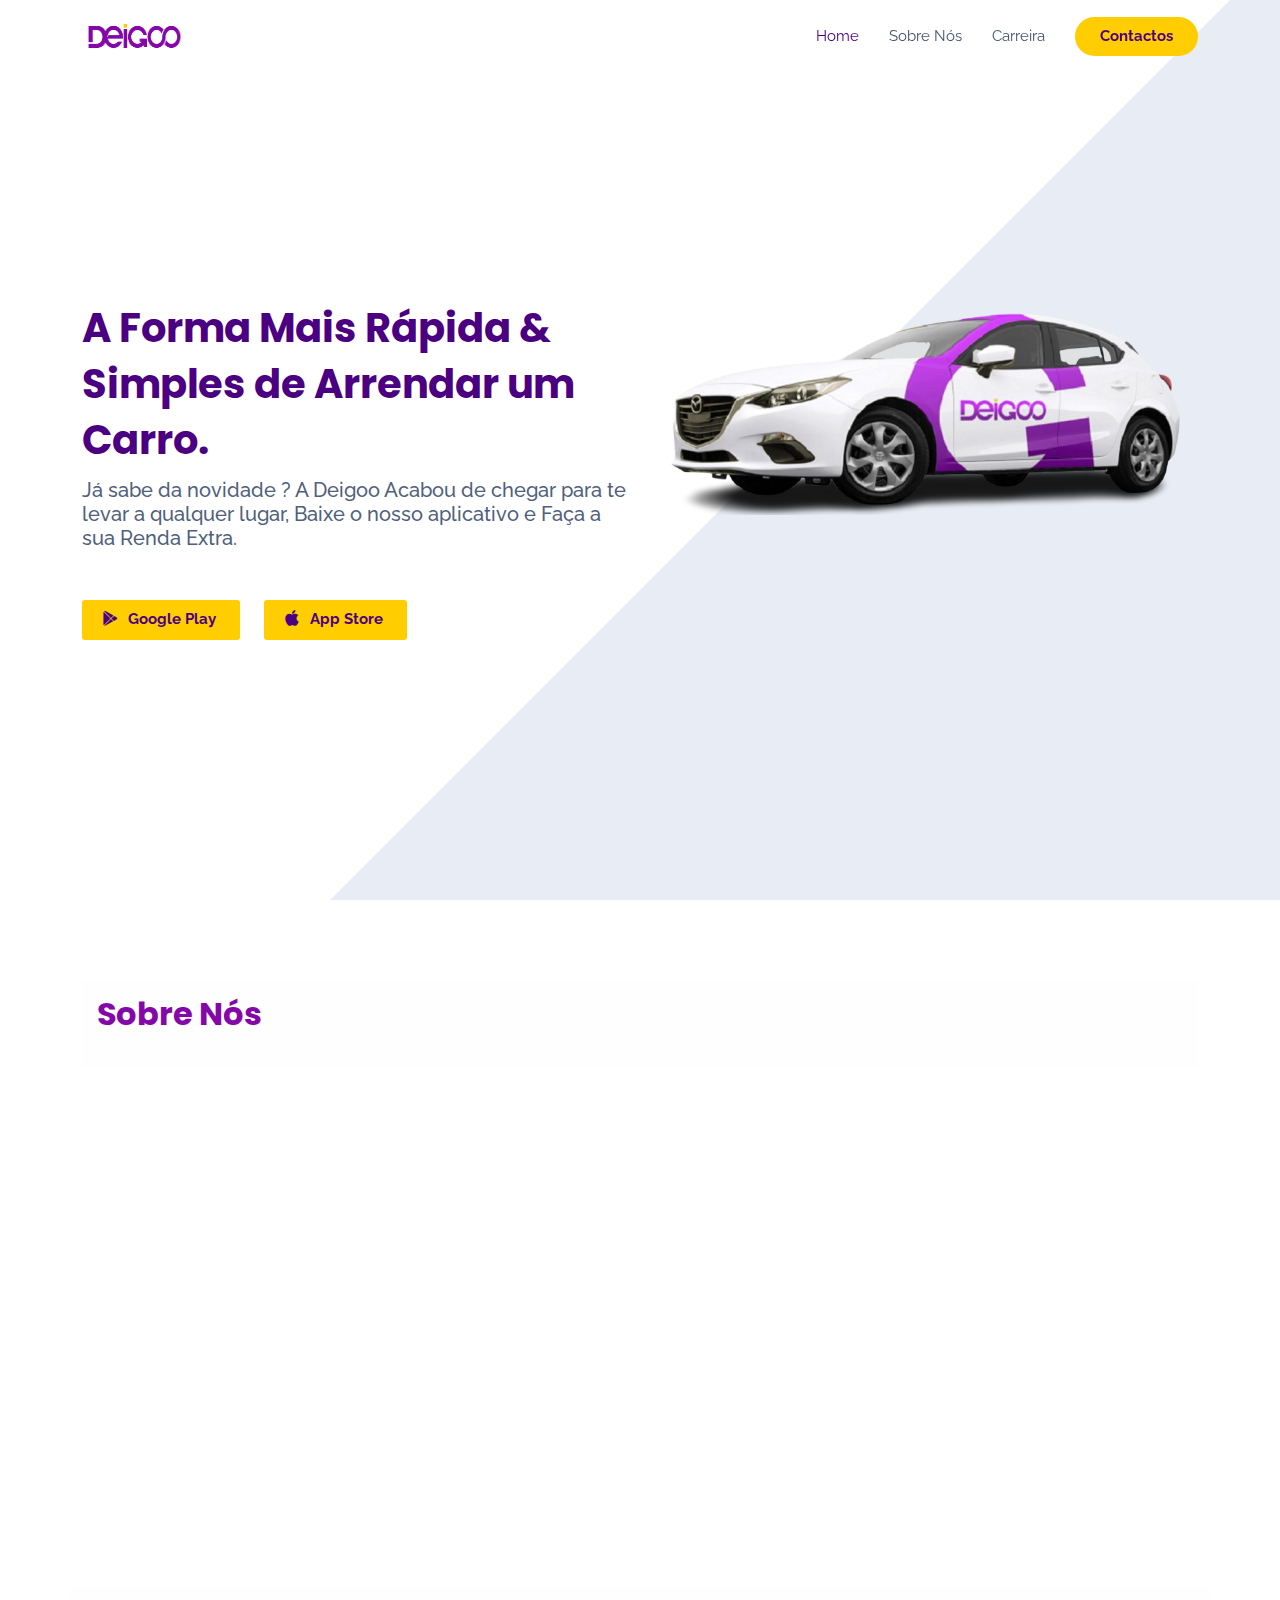
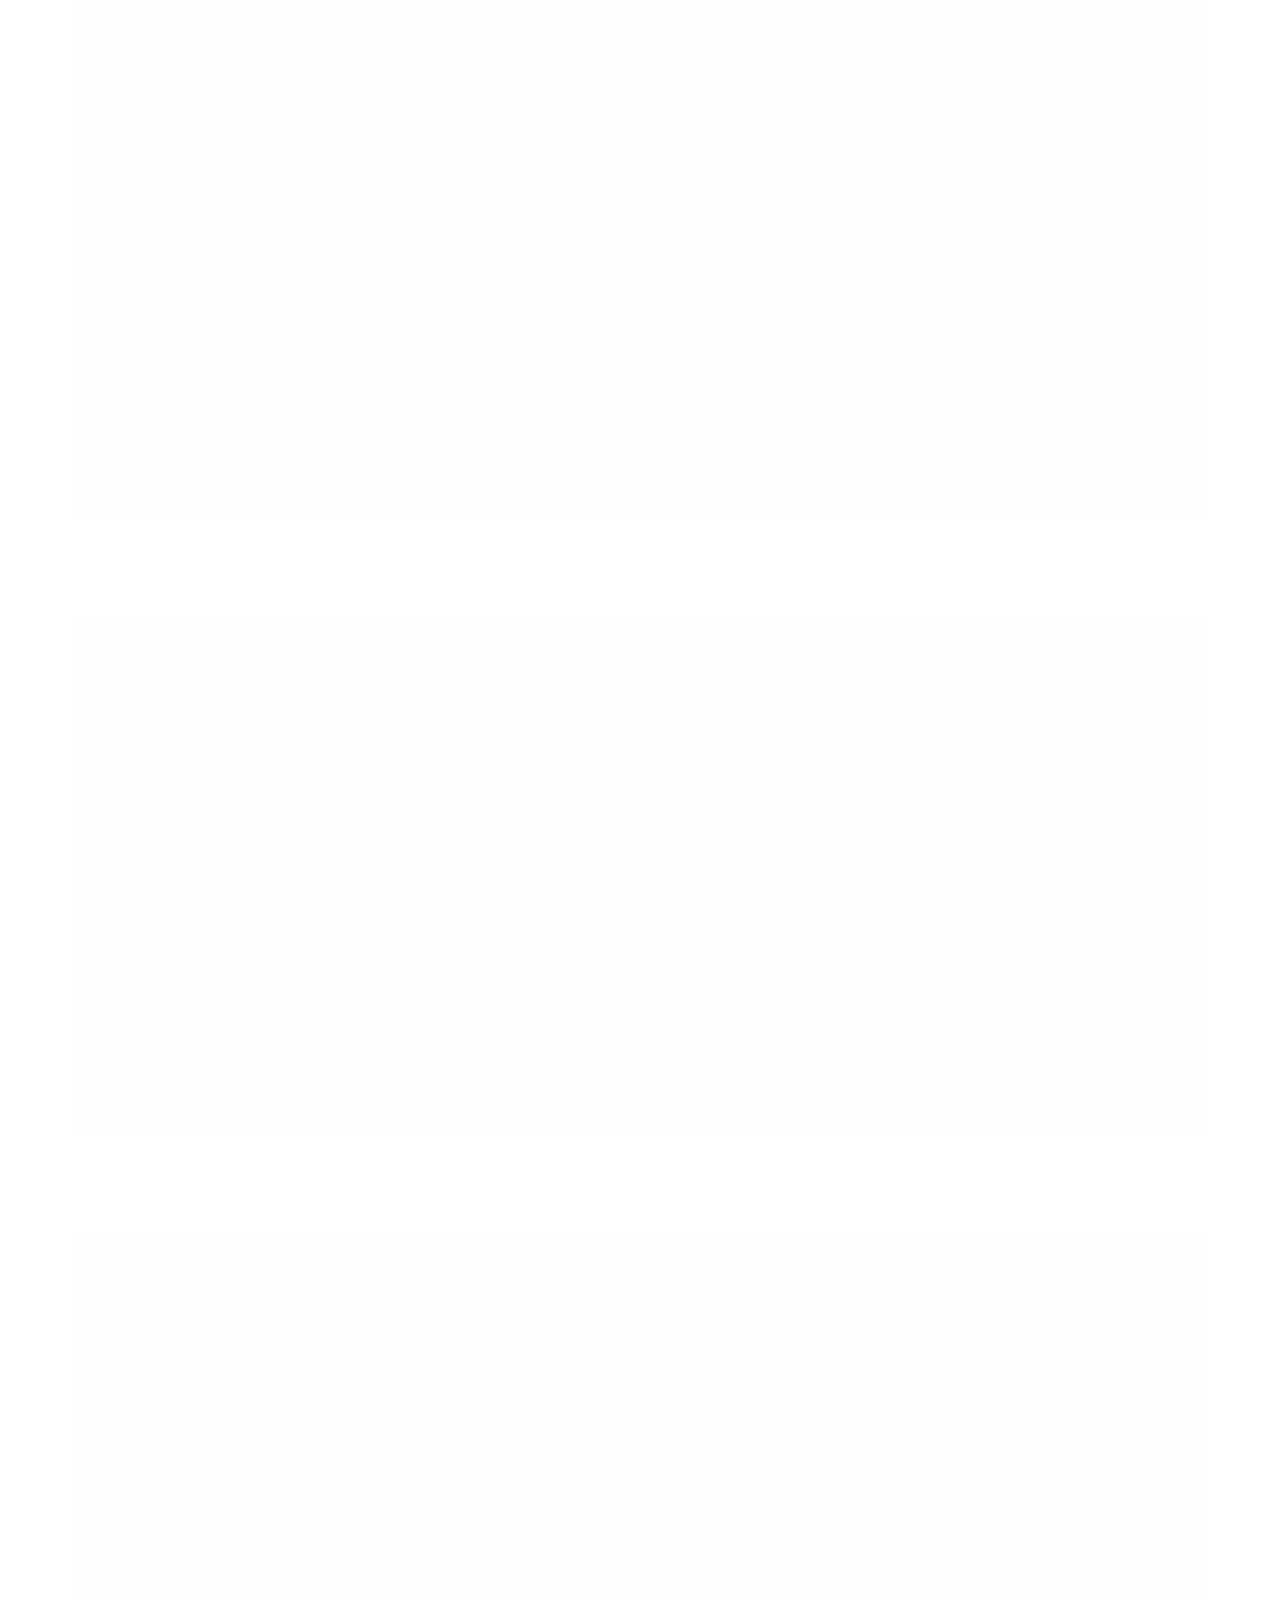
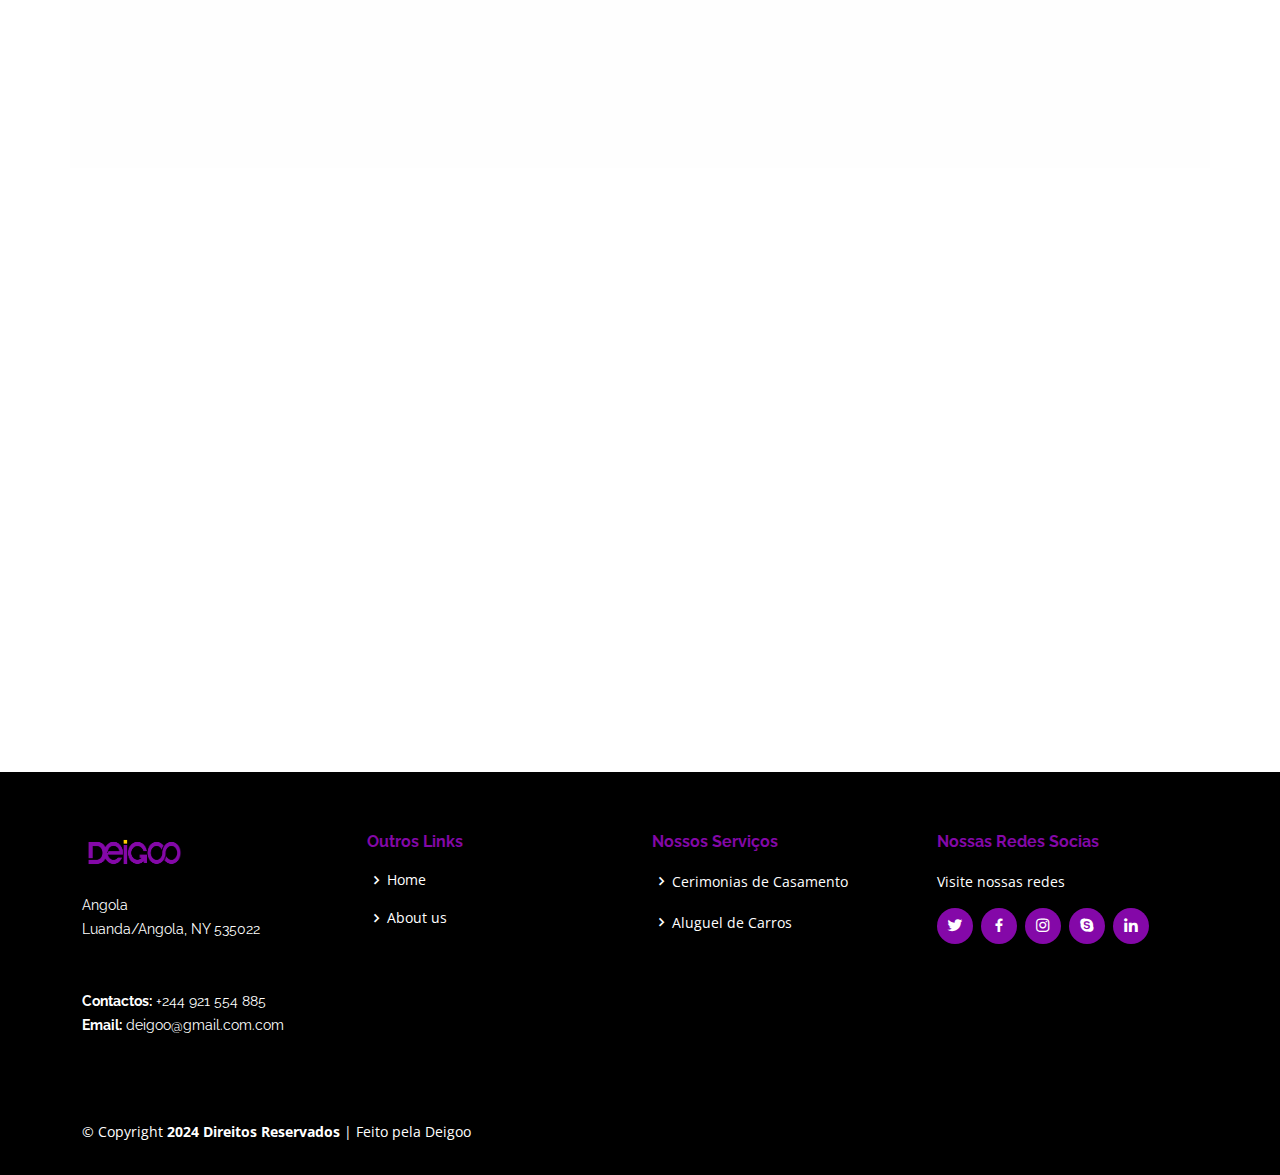
==== commit 3bb94ae2: "add others resource" ====
--- a/index.html
+++ b/index.html
@@ -42,8 +42,7 @@
                     width: 105px;
                     height: 40px;
                 "></a>
-        <!-- <a href="index.html"><img src="assets/img/logo.png" alt="" class="img-fluid"></a>-->
-      </div>
+        </div>
 
       <nav id="navbar" class="navbar">
         <ul>
@@ -55,7 +54,7 @@
         <i class="bi bi-list mobile-nav-toggle"></i>
       </nav><!-- .navbar -->
 
-    </div>
+    </div> 
   </header><!-- End Header -->
 
   <!-- ======= Hero Section ======= -->
@@ -66,7 +65,8 @@
         <div class="col-lg-6 d-lg-flex flex-lg-column justify-content-center align-items-stretch pt-5 pt-lg-0 order-2 order-lg-1" data-aos="fade-up">
           <div>
             <h1>A Forma Mais Rápida & Simples de Arrendar um Carro.</h1>
-            <h2>Já sabe da novidade ?! A Deigoo Acabou de chegar para te levar a qualquer lugar, Baixe o nosso aplicativo e Faça a sua Renda Extra</h2>
+            <h2>Já sabe da novidade ? A Deigoo Acabou de chegar para te levar a qualquer lugar, 
+              Baixe o nosso aplicativo e Faça a sua Renda Extra.</h2>
             <a href="#" class="download-btn"><b><i class="bx bxl-play-store"></i>Google Play</b></a>
             <a href="#" class="download-btn"><b><i class="bx bxl-apple"></i>App Store</b></a>
           </div>
@@ -95,38 +95,35 @@
           <div class="col-md-8 pt-4" data-aos="fade-up">
             <h3>Quem somos?</h3>
             <p class="fst-italic">
-              Lorem ipsum dolor sit amet, consectetur adipiscing elit, sed do eiusmod tempor incididunt ut labore et dolore
-              magna aliqua.
-            </p>
-            <ul>
-              <li><i class="bi bi-check"></i> Ullamco laboris nisi ut aliquip ex ea commodo consequat.</li>
-              <li><i class="bi bi-check"></i> Duis aute irure dolor in reprehenderit in voluptate velit.</li>
-              <li><i class="bi bi-check"></i> Iure at voluptas aspernatur dignissimos doloribus repudiandae.</li>
-              <li><i class="bi bi-check"></i> Est ipsa assumenda id facilis nesciunt placeat sed doloribus praesentium.</li>
-            </ul>
-            <p>
-              Voluptas nisi in quia excepturi nihil voluptas nam et ut. Expedita omnis eum consequatur non. Sed in asperiores aut repellendus. Error quisquam ab maiores. Quibusdam sit in officia
-            </p>
-          </div>
-        </div>
-
-        <div class="row content">
+              Somos uma empresa especializada em aluguel de carros, comprometida em oferecer mais do que apenas veículos.<br>
+              Expandimos nossos serviços para atender às suas necessidades com soluções personalizadas, seja para uma viagem de negócios, lazer ou ocasiões especiais.
+            </p>
+            <ul>
+              <li><i class="bi bi-check"></i> Atendimento Personalizado</li>
+              <li><i class="bi bi-check"></i> Frota Diversificada e Bem Cuidada.</li>
+              <li><i class="bi bi-check"></i> Facilidade e Transparência.</li>
+              <li><i class="bi bi-check"></i> Excelência no Atendimento</li>
+            </ul>
+            <p>
+              Nossa missão é proporcionar uma experiência de locação diferenciada, com um portfólio diversificado de veículos e atendimento personalizado, garantindo praticidade, conforto e segurança em cada locação. </p>
+          </div>
+        </div>
+
+        <div class="row content" >
           <div class="col-md-4 order-1 order-md-2" data-aos="fade-left">
             <img src="assets/img/Frame.webp" class="img-fluid" alt="">
           </div>
-          <div class="col-md-8 pt-5 order-2 order-md-1" data-aos="fade-up">
+          <div class="col-md-8 pt-5 order-2 order-md-1" data-aos="fade-up" style="text-align: justify;">
             <h3>Missão</h3>
             <p class="fst-italic">
-              Lorem ipsum dolor sit amet, consectetur adipiscing elit, sed do eiusmod tempor incididunt ut labore et dolore
-              magna aliqua.
-            </p>
-            <p>
-              Ullamco laboris nisi ut aliquip ex ea commodo consequat. Duis aute irure dolor in reprehenderit in voluptate
-              velit esse cillum dolore eu fugiat nulla pariatur. Excepteur sint occaecat cupidatat non proident, sunt in
-              culpa qui officia deserunt mollit anim id est laborum
-            </p>
-            <p>
-              Inventore id enim dolor dicta qui et magni molestiae. Mollitia optio officia illum ut cupiditate eos autem. Soluta dolorum repellendus repellat amet autem rerum illum in. Quibusdam occaecati est nisi esse. Saepe aut dignissimos distinctio id enim.
+              Nossa missão é proporcionar uma experiência de aluguel de carros que vá além do convencional, atendendo cada cliente de forma única e personalizada. 
+              Buscamos entender suas necessidades e oferecer soluções que se adaptem a diferentes momentos e ocasiões, sempre com um atendimento de excelência.
+            </p>
+            <p>
+              Valorizamos a segurança e o conforto de nossos clientes. Por isso, trabalhamos constantemente para manter uma frota diversificada e em perfeito estado, garantindo que cada locação seja uma experiência positiva, sem preocupações e com total tranquilidade.
+            </p>
+            <p>
+              Acreditamos que cada viagem é uma oportunidade de criar novas histórias e lembranças. Por isso, nossa missão é contribuir para que esses momentos sejam inesquecíveis, oferecendo não apenas veículos, mas um serviço completo e dedicado a tornar cada trajeto mais especial.
             </p>
           </div>
         </div>
@@ -137,20 +134,19 @@
           <div class="col-md-4" data-aos="fade-right">
             <img src="assets/img/Collaborator.webp" class="img-fluid" alt="">
           </div>
-          <div class="col-md-8 pt-5" data-aos="fade-up">
+          <div class="col-md-8 pt-5" data-aos="fade-up" style="text-align: justify;">
             <h3>Valores</h3>
-            <p>Cupiditate placeat cupiditate placeat est ipsam culpa. Delectus quia minima quod. Sunt saepe odit aut quia voluptatem hic voluptas dolor doloremque.</p>
-            <ul>
-              <li><i class="bi bi-check"></i> Ullamco laboris nisi ut aliquip ex ea commodo consequat.</li>
-              <li><i class="bi bi-check"></i> Duis aute irure dolor in reprehenderit in voluptate velit.</li>
-              <li><i class="bi bi-check"></i> Facilis ut et voluptatem aperiam. Autem soluta ad fugiat.</li>
-            </ul>
-            <p>
-              Qui consequatur temporibus. Enim et corporis sit sunt harum praesentium suscipit ut voluptatem. Et nihil magni debitis consequatur est.
-            </p>
-            <p>
-              Suscipit enim et. Ut optio esse quidem quam reiciendis esse odit excepturi. Vel dolores rerum soluta explicabo vel fugiat eum non.
-            </p>
+            <p>Nosso compromisso com a transparência e a honestidade guia todas as nossas ações. 
+              Acreditamos que um relacionamento baseado na confiança é fundamental para proporcionar uma experiência de aluguel de carros tranquila e segura. Por isso, oferecemos informações claras e detalhadas, sempre com foco em garantir que nossos clientes tomem decisões informadas e sem surpresas.</p>
+            <ul>
+              <li><i class="bi bi-check"></i> transparência e a honestidad.</li>
+              <li><i class="bi bi-check"></i> A qualidade e o respeito ao cliente</li>
+              <li><i class="bi bi-check"></i> A inovação </li>
+            </ul>
+            <p>
+              A qualidade e o respeito ao cliente são pilares que sustentam nossa atuação. Trabalhamos para manter a excelência em todos os aspectos de nossos serviços, desde a manutenção cuidadosa de nossa frota até o atendimento atencioso e eficiente.            </p>
+            <p>
+              A inovação também faz parte de nossos valores. Estamos constantemente buscando novas maneiras de melhorar nossos serviços, adaptando-nos às mudanças e às necessidades do mercado.   </p>
           </div>
         </div>
 
@@ -186,17 +182,17 @@
         </div>
         <div class="col-md-8 pt-5" data-aos="fade-up">
           <h3>Ganhe uma Renda Extra com a DeiGoo</h3>
-          <p>Cupiditate placeat cupiditate placeat est ipsam culpa. Delectus quia minima quod. Sunt saepe odit aut quia voluptatem hic voluptas dolor doloremque.</p>
+          <p>Ao juntar-se a Deigoo não entrega apenas teu veiculo, mas faz o teu carro monetizar .</p>
           <ul>
-            <li><i class="bi bi-check"></i> Ullamco laboris nisi ut aliquip ex ea commodo consequat.</li>
-            <li><i class="bi bi-check"></i> Duis aute irure dolor in reprehenderit in voluptate velit.</li>
-            <li><i class="bi bi-check"></i> Facilis ut et voluptatem aperiam. Autem soluta ad fugiat.</li>
+            <li><i class="bi bi-check"></i> Simples</li>
+            <li><i class="bi bi-check"></i> Fácil</li>
+            <li><i class="bi bi-check"></i> E Seguro</li>
           </ul>
           <p>
-            Qui consequatur temporibus. Enim et corporis sit sunt harum praesentium suscipit ut voluptatem. Et nihil magni debitis consequatur est.
+           
           </p>
           <p>
-            Suscipit enim et. Ut optio esse quidem quam reiciendis esse odit excepturi. Vel dolores rerum soluta explicabo vel fugiat eum non.
+            Nos dias de hoje, buscar uma fonte de renda extra se tornou uma alternativa interessante para alcançar objetivos financeiros e conquistar mais liberdade econômica.
           </p>
             <a class="download-btn" href="/contact.html"><strong>Saber Mais</strong></a>
         </div>
@@ -225,11 +221,11 @@
                         height: 40px;
                     "></a><br><br>
             <p>
-              A108 Adam Street <br>
-              New York, NY 535022<br>
-              United States <br><br>
-              <strong>Phone:</strong> +1 5589 55488 55<br>
-              <strong>Email:</strong> info@example.com<br>
+              Angola <br>
+              Luanda/Angola, NY 535022<br>
+               <br><br>
+              <strong>Contactos:</strong> +244 921 554 885<br>
+              <strong>Email:</strong> deigoo@gmail.com.com<br>
             </p>
           </div>
 
@@ -245,15 +241,15 @@
           <div class="col-lg-3 col-md-6 footer-links">
             <h4>Nossos Serviços</h4>
             <ul>
-              <li><i class="bx bx-chevron-right"></i> Cerimonias de</li>
+              <li><i class="bx bx-chevron-right"></i> Cerimonias de Casamento</li>
               <li><i class="bx bx-chevron-right"></i> Aluguel de Carros</li>
               
             </ul>
           </div>
 
           <div class="col-lg-3 col-md-6 footer-links">
-            <h4>Our Social Networks</h4>
-            <p>Cras fermentum odio eu feugiat lide par naso tierra videa magna derita valies</p>
+            <h4>Nossas Redes Socias</h4>
+            <p>Visite nossas redes</p>
             <div class="social-links mt-3">
               <a href="#" class="twitter"><i class="bx bxl-twitter"></i></a>
               <a href="#" class="facebook"><i class="bx bxl-facebook"></i></a>
@@ -269,7 +265,7 @@
 
     <div class="container py-4">
       <div class="copyright">
-        &copy; Copyright <strong><span>2024 Direitos Reservados </span></strong>| Feito pela Black-Machine
+        &copy; Copyright <strong><span>2024 Direitos Reservados </span></strong>| Feito pela Deigoo
       </div>
     
     </div>
